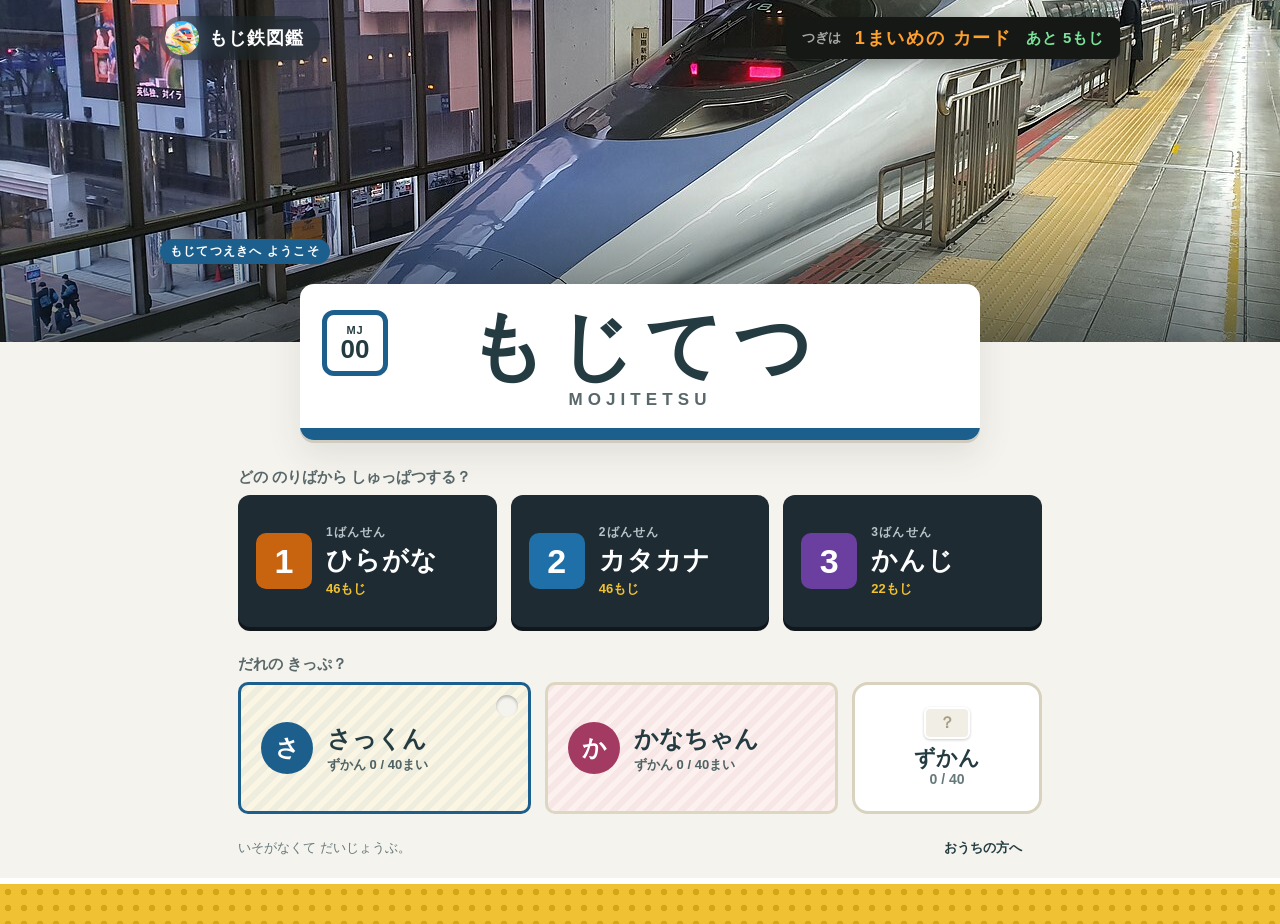
==== index.html @ 7fa692b6 "fix: 「そ」を原典の字形に戻し、なぞり判定の折り返しを緩和 - 字形の調整を取り消し、KanjiVG原典の「そ」に戻す - なぞり書きでは戻る方向の点を探さず、線が重なって折り返す所で先に進む側を" ====
<!doctype html><html lang="ja"><head><meta charset="utf-8"><meta name="viewport" content="width=device-width,initial-scale=1,viewport-fit=cover"><meta name="robots" content="noindex, nofollow, noarchive, noimageindex"><meta name="googlebot" content="noindex, nofollow, noarchive, noimageindex"><meta name="theme-color" content="#173f45"><meta name="apple-mobile-web-app-capable" content="yes"><meta name="apple-mobile-web-app-status-bar-style" content="default"><meta name="apple-mobile-web-app-title" content="もじ鉄図鑑"><meta name="app-version" content="20260926_2"><title>もじ鉄図鑑</title><link rel="manifest" href="app.webmanifest?v=20260926_2"><link rel="apple-touch-icon" href="assets/icon-180.png?v=20260926_2"><link rel="icon" href="assets/icon-192.png?v=20260926_2"><link rel="stylesheet" href="style.css?v=20260926_2"><script defer src="data/courses.js?v=20260926_2"></script><script defer src="data/characters/hiragana.js?v=20260926_2"></script><script defer src="data/characters/katakana.js?v=20260926_2"></script><script defer src="data/characters/kanji-grade1.js?v=20260926_2"></script><script defer src="data/cards.js?v=20260926_2"></script><script defer src="data/index.js?v=20260926_2"></script><script defer src="core.js?v=20260926_2"></script><script defer src="app.js?v=20260926_2"></script></head><body>
<header class="topbar"><a class="brand" href="#home"><img class="brand-icon" src="assets/icon-192.png" alt=""><span>もじ鉄図鑑<small>MOJITETSU COLLECTION</small></span></a><div class="topbar-actions"><span id="current-profile" class="profile-chip" aria-label="あそんでいるユーザー"></span><button id="back" hidden>もどる</button></div></header>
<div id="storage-warning" role="status" hidden></div>
<main id="home"><section class="hero-photo"><img id="hero-photo" src="assets/500.jpg" alt=""><div class="hero-scrim" aria-hidden="true"></div><div class="hero-top"><span class="hero-brand"><img src="assets/icon-192.png" alt="">もじ鉄図鑑</span><div id="departure" class="departure-board" role="status"><span class="departure-label">つぎは</span><span id="departure-dest" class="departure-dest"></span><span id="departure-left" class="departure-left">あと 5もじ</span></div></div><div class="hero-caption"><span id="hero-tag" class="hero-tag"></span><span id="hero-name" class="hero-name"></span></div></section><section class="station-sign" aria-label="もじてつ えき"><div class="station-number" aria-hidden="true"><small>MJ</small><b id="station-number">00</b></div><p class="station-name">もじてつ</p><p class="station-roman">MOJITETSU</p><div class="station-band"></div></section><div id="resume-area" class="resume-area" hidden><button id="play" class="primary resume-button"><span>▶ つづきから</span><small id="resume-detail"></small></button><button id="restart">はじめから</button></div><div id="lines-area"><p class="home-label">どの のりばから しゅっぱつする？</p><div id="lines" class="lines" role="group" aria-label="コース"></div></div><p class="home-label" id="profile-title">だれの きっぷ？</p><div class="tickets"><div class="profile-buttons" role="group" aria-labelledby="profile-title"><button type="button" class="ticket" data-profile="sakkun" aria-pressed="false"><span class="ticket-badge">さ</span><span class="ticket-text"><span class="ticket-name">さっくん</span><span class="ticket-owned" data-owned-for="sakkun"></span></span><span class="ticket-punch" aria-hidden="true"></span></button><button type="button" class="ticket" data-profile="kanachan" aria-pressed="false"><span class="ticket-badge">か</span><span class="ticket-text"><span class="ticket-name">かなちゃん</span><span class="ticket-owned" data-owned-for="kanachan"></span></span><span class="ticket-punch" aria-hidden="true"></span></button></div><button id="collection" class="collection-button"><span id="collection-thumbs" class="collection-thumbs" aria-hidden="true"></span><span class="collection-text">ずかん <span id="owned">0 / 40</span></span></button></div><div class="home-bottom"><span>いそがなくて だいじょうぶ。</span><button id="parents" class="text-button">おうちの方へ</button></div><div class="tactile-strip" aria-hidden="true"></div></main>
<main id="game" hidden><div class="play-top"><span id="game-profile" class="profile-chip"></span><span id="round-label">1 / 5</span><div id="stations"></div><button id="rest">おやすみ</button></div><div id="writing-modes" role="group" aria-label="かきかた" hidden><button id="mode-trace" aria-pressed="true">🚂 なぞり書き</button><button id="mode-recall" aria-pressed="false">🚩 おぼえて書く</button></div><section class="writing"><div class="writing-heading"><div class="char-title-group"><span id="char-label"></span><button type="button" id="speak" class="speak-btn" aria-label="おとをきく" hidden><span aria-hidden="true">🔊</span></button></div><span id="stroke-label"></span></div><svg id="board" viewBox="0 0 109 109" aria-label="文字を書くところ" role="img"><g id="recall-grid" hidden aria-hidden="true"><rect x="5" y="5" width="99" height="99" rx="1"/><path d="M54.5 5V104 M5 54.5H104"/></g><g id="written"></g><g id="strokes"></g><path id="trail" class="stroke ink"/><g id="hint-mark"></g><circle id="demo-dot" r="2.5" fill="#b47d22" hidden/></svg><span id="recall-countdown" aria-live="polite" hidden></span><div id="message" aria-live="polite">じぶんで かいてみよう</div></section><div class="play-tools"><button id="hint">ヒント</button><button id="demo">おてほん</button><button id="next" class="primary" hidden>つぎへ →</button></div></main>
<main id="reward" class="narrow" hidden><span class="eyebrow" id="reward-kicker">NEW TRAIN CARD</span><h1 id="reward-title">カードを ゲット！</h1><article id="reward-card" class="reward-card"><span id="reward-stars" class="shiny-stars" hidden>★2</span><div id="reward-photo-frame" class="reward-photo-frame"><img id="reward-photo" alt=""><span class="reward-photo-loading" role="status">しゃしんを よみこみ中…</span></div><div><small id="reward-category"></small><h2 id="reward-name"></h2><span id="reward-number"></span></div></article><p id="reward-text">5もじ、さいごまで できたね。</p><div class="button-row"><button id="reward-collection">ずかんへ</button><button id="again" class="primary">もういちど</button><button id="finish">おしまい</button></div></main>
<main id="album" hidden><div class="page-heading"><div><span class="eyebrow">MY RAILWAY COLLECTION</span><h1 id="album-title">じぶんの ずかん</h1></div><span id="album-count"></span></div><p id="shiny-count" class="shiny-progress"></p><div id="cards" class="card-grid"></div></main>
<main id="parent" hidden><span class="eyebrow">FOR PARENTS</span><h1><span id="parent-profile"></span>の書き順の記録</h1><p class="muted">案内なしの選択と、補助後の練習を分けて見られます。紙での定着を判定するものではありません。</p><p id="record-range"></p><div id="records"></div><details class="panel"><summary>出題・補助の設定</summary><p>選んだコースの中で、次の5問から反映されます。進行中の出題は変わりません。</p><h3>重点的に確かめる文字</h3><div id="focus-options" class="options grouped-options"></div><h3>出題する文字を指定（未選択ならおまかせ）</h3><div id="pool-options" class="options grouped-options"></div><label><input id="guide" type="checkbox"> 最初から始点を案内する</label><p id="settings-result" role="status"></p></details><details class="panel"><summary>アプリを最新に更新</summary><p>記録とカードを残したまま、最新のアプリを読み直します。通信できる場所で行ってください。</p><button id="update-app">🔄 アプリを最新に更新</button><p class="muted">現在のバージョン：<span id="app-version"></span></p><p id="offline-status" class="muted" role="status"></p><p id="update-status" role="status"></p></details><details class="panel"><summary>記録のバックアップと復元</summary><p><strong id="backup-profile"></strong>の記録だけが対象です。このブラウザ内に保存します。サイトデータを消すと失われます。端末変更や再追加の前にバックアップしてください。</p><h3>テキストでバックアップ</h3><div class="button-row backup-actions"><button id="copy-backup">バックアップ文字列をコピー</button></div><label class="backup-label" for="backup-text">コピーした文字列の表示・復元用の貼り付け欄</label><textarea id="backup-text" rows="7" spellcheck="false" autocapitalize="off" autocomplete="off" placeholder="ここにバックアップ文字列を貼り付けます"></textarea><div class="button-row backup-actions"><button id="restore-text">貼り付けた内容を確認して復元</button></div><p id="backup-status" role="status"></p><hr><h3>ファイルでバックアップ</h3><div class="button-row"><button id="export">JSONファイルを書き出す</button><label class="file-label">JSONファイルを読み込む<input id="import" type="file" accept="application/json,.json"></label></div><p id="import-status" role="status"></p></details><details class="panel"><summary>図鑑のリセット</summary><p>集めた電車カードとキラ状態だけを0枚に戻します。書き順の記録・重点文字・出題設定は残ります。</p><button id="reset-album" class="danger">図鑑のカードをリセット</button><p id="reset-status" role="status"></p></details><details class="panel"><summary>この試作について</summary><p>対応文字は、ひらがな全46字、カタカナ46字と漢字22字（一〜十・山・川・木・目・月・上・下・日・口・円・力・大）。カードは40種類。記録はユーザーごとに直近100回分です。中断は筆順間違いに数えません。操作の誤判定はあり得るため、記録を手がかりに実際の様子を確かめてください。</p><p><a href="sources.html" target="_blank" rel="noopener">写真・文字・豆知識の出典</a></p></details></main>
<dialog id="detail"><span id="detail-stars" class="shiny-stars" hidden>★2</span><button class="close" id="close-detail">とじる</button><img id="detail-photo" alt=""><small id="detail-category"></small><h2 id="detail-name"></h2><p id="detail-fact"></p><details><summary>写真と豆知識の出典</summary><div id="detail-credit"></div></details></dialog>
<dialog id="conflict"><h2>別の画面で記録が変わりました</h2><p>この画面は一時停止しました。最新の記録を開き直してください。</p><button id="reload" class="primary">最新の記録を開く</button></dialog>
<dialog id="restore"><h2>この記録を読み込みますか？</h2><p id="restore-summary"></p><p id="restore-target"></p><p>現在の選択中ユーザーの記録を置き換えます。必要なら先に書き出してください。</p><div class="button-row"><button id="cancel-restore">やめる</button><button id="confirm-restore" class="primary">読み込む</button></div></dialog>
<dialog id="reset-album-dialog"><h2>図鑑のカードをリセットしますか？</h2><p id="reset-album-summary"></p><p>書き順の記録・重点文字・出題設定は消えません。</p><div class="button-row"><button id="cancel-reset-album">やめる</button><button id="confirm-reset-album" class="danger">カードだけリセット</button></div></dialog>
<noscript>このゲームにはJavaScriptが必要です。</noscript></body></html>
---- style.css ----
:root{--paper:#f5f3ed;--ink:#243c41;--muted:#65787a;--green:#215951;--gold:#b78736;--line:#dce1dc}*{box-sizing:border-box}html{overscroll-behavior-y:none}body{margin:0;background:var(--paper);color:var(--ink);font-family:-apple-system,BlinkMacSystemFont,'Hiragino Sans',sans-serif}body.child-screen{touch-action:pan-y;overscroll-behavior:none;user-select:none;-webkit-user-select:none;-webkit-touch-callout:none}body.child-screen img{pointer-events:none;user-select:none;-webkit-user-select:none;-webkit-user-drag:none;-webkit-touch-callout:none}button,input{font:inherit}button,.file-label{cursor:pointer;touch-action:manipulation;border:1px solid var(--line);background:#fffdf8;color:var(--ink);border-radius:14px;padding:12px 20px;min-height:48px;font-weight:700}button.primary{background:var(--green);color:white;border-color:var(--green)}button:disabled{opacity:.45;cursor:default}button:focus-visible,a:focus-visible{outline:3px solid var(--gold);outline-offset:3px}[hidden]{display:none!important}a{color:var(--green)}.topbar{max-width:1080px;margin:auto;padding:22px 28px;display:flex;justify-content:space-between;align-items:center}.brand{display:flex;align-items:center;gap:12px;font-weight:800;color:var(--ink);text-decoration:none}.brand small{display:block;font-size:9px;letter-spacing:.15em;color:var(--muted);margin-top:5px}.brand-icon{display:grid;place-items:center;width:42px;height:42px;background:var(--green);color:white;border-radius:50%;font-size:23px}.topbar button{padding:10px 16px}main{max-width:1080px;margin:auto;padding:0 28px 36px}.eyebrow{font-size:12px;letter-spacing:.14em;font-weight:700}.home-bottom{display:flex;justify-content:space-between;align-items:center;gap:12px;margin-top:16px;font-size:13px;color:var(--muted)}.text-button{background:none;border:none;font-size:13px}.button-row{display:flex;flex-wrap:wrap;justify-content:center;gap:10px}.narrow{max-width:760px;text-align:center}.narrow h1{font-size:32px}.reward-card{text-align:left;background:white;border-radius:22px;overflow:hidden;border:1px solid var(--line);box-shadow:0 14px 45px #173f4512}.reward-card img{width:100%;max-height:42vh;object-fit:contain;display:block;background:#e7eeeb}.reward-card>div{padding:22px}.reward-card h2{margin:8px 0 12px}.reward-card small{color:var(--muted)}.page-heading{display:flex;align-items:center;justify-content:space-between}.page-heading h1{margin-top:10px}.card-grid{display:grid;grid-template-columns:repeat(3,minmax(0,1fr));gap:20px}.train-card{padding:0;overflow:hidden;text-align:left;border-radius:18px;min-height:200px}.train-card img{width:100%;height:165px;object-fit:cover;display:block}.train-card>div{padding:17px}.train-card small{display:block;color:var(--muted);font-weight:400;margin-bottom:7px}.empty-card{border:1px dashed #c4ccc6;border-radius:18px;min-height:235px;display:grid;place-content:center;text-align:center;color:#6d817d}.empty-card b{font-size:26px;opacity:.55}.empty-card span{font-size:12px;margin-top:12px}.panel,.record{border:1px solid var(--line);background:#fffdf9;border-radius:16px;padding:20px;margin:14px 0;line-height:1.8}summary{cursor:pointer;font-weight:700}.muted{color:var(--muted);line-height:1.8}.record summary{display:flex;align-items:center;gap:20px}.record .letter{font-size:32px;min-width:44px}.record .count{font-size:13px;color:var(--muted);font-weight:400}.record ul{padding-left:20px}.record li{margin:12px 0}.options{display:flex;flex-wrap:wrap;gap:10px;margin-bottom:20px}.options label{padding:10px;background:var(--paper);border-radius:10px;font-size:20px}input[type=checkbox]{width:19px;height:19px;vertical-align:middle;accent-color:var(--green)}.file-label{font-size:14px;display:inline-flex;align-items:center}.file-label input{max-width:180px;margin-left:10px;font-size:12px}dialog{border:1px solid var(--line);border-radius:22px;max-width:720px;width:calc(100% - 32px);padding:24px;max-height:90dvh;overflow:auto;overscroll-behavior:contain}dialog::backdrop{background:#132e3bb0}dialog img{width:100%;max-height:45vh;object-fit:contain;display:block;margin:18px 0;background:#edf0e9}dialog p{line-height:1.85}dialog .close{display:block;margin-left:auto}#detail-credit{font-size:13px;line-height:1.8}#storage-warning{padding:12px 24px;background:#fff1c9;color:#6b4916;font-size:14px}#storage-warning button{margin:6px}
/* Writing mode owns the viewport. Only the drawing region disables touch gestures. */
html.playing,body.playing{height:100%;overflow:hidden;overscroll-behavior:none}body.playing{position:fixed;inset:0;width:100%;height:100dvh;display:flex;flex-direction:column;padding-top:env(safe-area-inset-top);padding-bottom:env(safe-area-inset-bottom)}body.playing .topbar{display:none}#game{width:100%;max-width:880px;padding:12px 20px;flex:1;min-height:0;display:flex;flex-direction:column;gap:8px;overflow:hidden;overscroll-behavior:none}.play-top{display:flex;align-items:center;justify-content:space-between;gap:20px;flex:none}#round-label{font-weight:800;font-size:20px}#stations{display:flex;gap:10px}#stations span{width:23px;height:7px;border-radius:8px;background:#d4dcd5}#stations .done{background:var(--green)}#stations .current{background:var(--gold)}.writing{flex:1;min-height:0;display:flex;flex-direction:column;align-items:center;border:1px solid var(--line);border-radius:24px;background:#fffefa;overflow:hidden}.writing-heading{width:100%;padding:10px 20px;display:flex;justify-content:space-between;align-items:center;font-size:14px;color:var(--muted);flex:none}.char-title-group{display:flex;align-items:center;gap:10px;min-width:0}#char-label{font-size:22px;color:var(--ink);font-weight:700}.speak-btn{display:grid;place-items:center;flex:none;width:48px;height:48px;min-height:48px;padding:0;border-radius:50%;background:#fff8e7;border-color:#d9bd83;font-size:22px;line-height:1;transition:transform .15s ease,background-color .15s ease,box-shadow .15s ease}.speak-btn:active{transform:scale(.94)}.speak-btn.speaking{background:#f6e3b7;border-color:var(--gold);box-shadow:0 0 0 5px #f0d89c66;transform:scale(1.04)}#board{display:block;flex:1;min-height:0;width:100%;touch-action:none;user-select:none;-webkit-user-select:none;-webkit-touch-callout:none;overscroll-behavior:none}.stroke{fill:none;stroke-linejoin:round;stroke-linecap:round;stroke-width:3.7}.ghost{stroke:#d4ddd6}.finished{stroke:#243c41}.ink{stroke:#26766a}#message{min-height:46px;padding:8px 12px;flex:none;text-align:center;font-weight:700;font-size:17px}.play-tools{display:flex;gap:10px;justify-content:center;flex:none}.play-tools button{min-width:105px}#next{margin-left:auto}.photo-error{display:block;padding:10px;color:var(--muted);font-size:13px}
@media(max-width:700px){.topbar{padding:16px}.brand{font-size:14px}.brand small{font-size:8px}main{padding:0 16px 28px}.card-grid{grid-template-columns:repeat(2,minmax(0,1fr));gap:12px}.train-card img{height:135px}.train-card>div{padding:12px;font-size:14px}.empty-card{min-height:205px}#game{padding:8px 12px}.writing-heading{padding:8px 14px}.play-tools button{min-width:0;padding:11px 17px}.panel,.record{padding:15px}.home-bottom{font-size:12px}.home-bottom .text-button{padding:10px}.file-label{flex-direction:column;gap:8px}.record summary{gap:12px}#message{font-size:15px}.narrow h1{font-size:27px}}
@media(max-height:550px){#game{gap:4px;padding:6px 12px}.play-top button,.play-tools button{min-height:40px;padding:8px 14px}.writing-heading{padding:4px 14px}#message{min-height:32px;font-size:14px;padding:4px}.play-top{max-height:40px}}
@media(prefers-reduced-motion:reduce){*{animation:none!important;transition:none!important}}
.brand-icon{display:block;width:42px;height:42px;object-fit:cover;border-radius:12px;background:none;color:inherit;font-size:0}
button.danger{background:#fff7f5;color:#a6382e;border-color:#dca9a3}
textarea{font:inherit}.panel hr{border:0;border-top:1px solid var(--line);margin:24px 0}.panel h3{margin-bottom:10px}.backup-label{display:block;font-size:13px;color:var(--muted);margin:14px 0 6px}.backup-actions{justify-content:flex-start}#backup-text{display:block;width:100%;min-height:150px;resize:vertical;border:1px solid var(--line);border-radius:12px;padding:12px;background:white;color:var(--ink);font-family:ui-monospace,SFMono-Regular,Menlo,monospace;font-size:12px;line-height:1.5}#backup-text:focus-visible{outline:3px solid var(--gold);outline-offset:3px}
#confirm-reset-album{background:#a6382e;color:white;border-color:#a6382e}
.grouped-options{display:grid;grid-template-columns:1fr 2fr;align-items:start}.option-group{display:flex;flex-wrap:wrap;gap:8px}.option-group strong{flex-basis:100%;font-size:13px;color:var(--muted)}.record-group{font-size:20px}.record-course-meta{margin-left:14px;font-size:13px;color:var(--muted);font-weight:400}.record-course[open]>summary{margin-bottom:6px}.record-course .record{margin:10px 0}
@media(max-width:700px){.grouped-options{grid-template-columns:1fr}.option-group+ .option-group{margin-top:8px}}
.char-reading{margin-left:12px;font-size:17px;color:var(--gold);font-weight:800}
.topbar-actions{display:flex;align-items:center;gap:10px}.profile-chip{display:inline-flex;align-items:center;white-space:nowrap;border-radius:999px;padding:8px 12px;font-weight:800;font-size:14px;background:#e6f3ff;color:#185887;border:2px solid #9dc9ed}body[data-profile="kanachan"] .profile-chip{background:#fff0f6;color:#9a3662;border-color:#f2acc9}
@media(max-width:700px){.profile-chip{font-size:12px;padding:7px 9px}}
/* Shiny cards are a second collection tier; the original photos stay intact. */
.shiny-progress{margin:-8px 0 20px;color:#755013;font-weight:800}
.train-card.shiny,.reward-card.shiny,#detail.shiny{position:relative;isolation:isolate;border:3px solid #d4a52c;box-shadow:0 0 0 2px #fff3bb inset,0 8px 28px #b7873670}
.train-card.shiny::after,.reward-card.shiny::after,#detail.shiny::after{content:"";position:absolute;inset:0;pointer-events:none;z-index:1;background:linear-gradient(110deg,transparent 25%,#fff9c980 43%,#fff 50%,#ffe2a080 57%,transparent 75%);background-size:250% 100%;animation:shiny-sweep 4.5s ease-in-out infinite}
.shiny-stars{position:absolute;top:10px;right:10px;z-index:2;border:1px solid #fff4c8;border-radius:999px;padding:5px 12px;background:linear-gradient(135deg,#704612,#d6a72e,#fff1ab,#aa6916);color:#fff;font-size:15px;font-weight:900;text-shadow:0 1px 2px #5b350c;box-shadow:0 3px 10px #4d300d80}
#detail.shiny .shiny-stars{top:24px;right:94px}
@keyframes shiny-sweep{0%,25%{background-position:130% 0}60%,100%{background-position:-130% 0}}
@media(prefers-reduced-motion:reduce){.train-card.shiny::after,.reward-card.shiny::after,#detail.shiny::after{animation:none;background:none}}
/* Keep the reward photo area stable while Safari fetches the image. */
.reward-card>.reward-photo-frame{position:relative;height:min(42vh,420px);padding:0;background:#e7eeeb}
.reward-photo-frame img{display:block;width:100%;height:100%;max-height:none;object-fit:contain}
.reward-photo-frame.loading img{opacity:0}
.reward-photo-loading{position:absolute;inset:0;display:grid;place-content:center;color:#526c69;font-weight:700;font-size:15px}
.reward-photo-frame:not(.loading) .reward-photo-loading{display:none}
.reward-photo-frame .photo-error{position:absolute;inset:0;display:grid;place-content:center;text-align:center;background:#e7eeeb}

/* Recall keeps the learner's own ink visible; answers appear only at review. */
#writing-modes{display:flex;justify-content:center;gap:8px;flex:none}
#writing-modes button{font-size:15px;padding:9px 14px}
#writing-modes [aria-pressed="true"]{background:var(--green);color:white;border-color:var(--green)}
.writing{position:relative}
#recall-grid{fill:none;stroke:#c6d0cc;stroke-width:.5;stroke-dasharray:1.5 2}
#recall-countdown{position:absolute;top:70px;right:22px;font-size:32px;font-weight:800;color:var(--gold);pointer-events:none}
#game[data-recall] #strokes{transition:opacity .3s ease;opacity:0;pointer-events:none}
#game[data-recall="preview"] #strokes{opacity:1}
#game[data-recall="hint"] #strokes{opacity:.45}
#game[data-recall="complete"] #strokes{opacity:.65}
#game[data-recall] #strokes .stroke{stroke:#b78736;stroke-width:2.5}
#game[data-recall="complete"] .writing{box-shadow:inset 0 0 0 3px #d4a52c;animation:recall-open .6s ease}
#written .stroke{stroke:#26766a;stroke-width:2.8}
@keyframes recall-open{from{background:#fff0be}to{background:#fffefa}}
@media(max-width:450px){#writing-modes button{font-size:14px;padding:8px 12px}.play-top{gap:8px}#stations{gap:5px}#stations span{width:18px}}

/* Home: station platform. Profile colours follow the existing profile chips. */
body{--accent:#1d5f8c}
body[data-profile="kanachan"]{--accent:#a23a62}
#home{max-width:860px;display:flex;flex-direction:column;min-height:100dvh;padding-bottom:0}
body.home-screen .topbar{display:none}
.hero-photo{position:relative;flex:none;height:clamp(220px,min(38vh,62vw),420px);margin:0 calc(50% - 50vw);overflow:hidden;background:#1f3336}
#hero-photo{position:absolute;inset:0;width:100%;height:100%;object-fit:cover;object-position:center 60%;animation:hero-pan 18s ease-in-out infinite alternate}
@keyframes hero-pan{from{transform:scale(1.08) translateX(2%)}to{transform:scale(1.08) translateX(-2%)}}
.hero-scrim{position:absolute;inset:0;background:linear-gradient(#0a161a00 55%,#0a161a99)}
.hero-top{position:absolute;left:0;right:0;top:0;display:flex;justify-content:space-between;align-items:center;gap:16px;padding:calc(env(safe-area-inset-top) + 16px) max(28px,calc(50vw - 480px)) 0}
.hero-brand{display:flex;align-items:center;gap:10px;padding:5px 16px 5px 5px;border-radius:999px;background:#10202473;-webkit-backdrop-filter:blur(10px);backdrop-filter:blur(10px);color:#fff;font-size:18px;font-weight:800;letter-spacing:.06em;box-shadow:0 4px 14px #0000002e}
.hero-brand img{width:34px;height:34px;border-radius:50%}
.hero-caption{position:absolute;left:max(28px,calc(50vw - 480px));bottom:78px;display:flex;flex-direction:column;align-items:flex-start;gap:4px;color:#fff}
.hero-tag{padding:4px 10px;border-radius:999px;background:var(--accent);font-size:12px;font-weight:800;letter-spacing:.1em}
.hero-name{font-size:26px;font-weight:800;text-shadow:0 2px 8px #00000080}
.departure-board{display:flex;align-items:center;gap:14px;padding:9px 16px;border-radius:8px;background:#161816;font-weight:800;box-shadow:0 6px 18px #00000059}
.departure-label{font-size:13px;color:#a3a8a3}
.departure-left{animation:departure-blink 1.6s steps(1) infinite}
@keyframes departure-blink{0%,60%{opacity:1}61%,100%{opacity:.35}}
.departure-dest{font-size:18px;letter-spacing:.1em;color:#ff9f2e}
.departure-left{font-size:15px;letter-spacing:.06em;color:#7be39a}
.station-sign{position:relative;width:min(680px,100%);margin:-58px auto 0;overflow:hidden;border-radius:14px;background:#fff;text-align:center;box-shadow:0 3px 0 #cfcbbf,0 14px 34px #1f33361a}
.station-name{margin:0;padding:18px 0 0 .14em;font-size:60px;font-weight:900;letter-spacing:.14em;line-height:1}
.station-roman{margin:6px 0 0;padding-bottom:12px;font-size:14px;font-weight:700;letter-spacing:.3em;color:#58686a}
.station-band{height:12px;background:var(--accent)}
.station-number{position:absolute;left:22px;top:20px;box-sizing:border-box;display:flex;flex-direction:column;align-items:center;justify-content:center;width:56px;height:56px;border:5px solid var(--accent);border-radius:12px;line-height:1}
.station-number small{font-size:11px;font-weight:900;letter-spacing:.08em}
.station-number b{font-size:22px;font-weight:900}
.home-label{margin:18px 0 8px;font-size:15px;font-weight:800;color:#58686a}
.lines{display:grid;grid-auto-flow:column;grid-auto-columns:minmax(0,1fr);gap:14px}
.line-button{display:flex;align-items:center;gap:14px;min-height:92px;padding:0 18px;border:none;border-radius:12px;background:#1e2b33;color:#fff;text-align:left;box-shadow:0 4px 0 #0f171c}
.line-button:active{transform:translateY(3px);box-shadow:0 1px 0 #0f171c}
.line-number{flex:none;display:grid;place-items:center;width:56px;height:56px;border-radius:10px;background:var(--line-color);font-size:34px;font-weight:900}
.line-text{display:flex;flex-direction:column;gap:2px;min-width:0}
.line-text small{font-size:12px;letter-spacing:.1em;color:#b9c4c8}
.line-text b{font-size:26px;letter-spacing:.04em}
.line-text .line-sub{font-size:13px;letter-spacing:0;color:#f0c132}
.resume-area{display:grid;grid-template-columns:1.6fr 1fr;gap:14px;margin-top:22px}
.resume-button.primary{display:flex;flex-direction:column;align-items:flex-start;justify-content:center;gap:4px;min-height:92px;padding:0 26px;font-size:28px;background:var(--accent);border-color:var(--accent)}
.resume-button small{font-size:15px;opacity:.9}
.resume-area #restart{font-size:20px}
.tickets{display:grid;grid-template-columns:1fr 190px;gap:14px}
.profile-buttons{display:grid;grid-template-columns:1fr 1fr;gap:14px}
.ticket{position:relative;display:flex;align-items:center;gap:14px;min-height:92px;padding:0 20px;border:3px solid #ddd6c2;border-radius:10px;text-align:left;background-color:#fbf6e4;background-image:repeating-linear-gradient(135deg,#1d5f8c0f 0 6px,transparent 6px 12px)}
.ticket[data-profile="kanachan"]{background-color:#fcf1ee;background-image:repeating-linear-gradient(135deg,#a23a620f 0 6px,transparent 6px 12px)}
.ticket[data-profile="sakkun"].selected{border-color:#1d5f8c}
.ticket[data-profile="kanachan"].selected{border-color:#a23a62}
.ticket-badge{flex:none;display:grid;place-items:center;width:52px;height:52px;border-radius:50%;background:#1d5f8c;color:#fff;font-size:24px;font-weight:900}
.ticket[data-profile="kanachan"] .ticket-badge{background:#a23a62}
.ticket-text{display:flex;flex-direction:column;gap:1px;min-width:0}
.ticket-name{font-size:24px;font-weight:900;white-space:nowrap}
.ticket-owned{font-size:13px;color:#4f6264}
.ticket-punch{display:none;position:absolute;right:10px;top:10px;width:22px;height:22px;border-radius:50%;background:var(--paper);box-shadow:inset 0 2px 3px #00000040}
.ticket.selected .ticket-punch{display:block}
.collection-button{display:flex;flex-direction:column;align-items:center;justify-content:center;gap:6px;min-height:92px;border:3px solid #d8d2bf;border-radius:16px;background:#fff;font-size:21px}
.collection-text{display:flex;flex-direction:column;align-items:center;line-height:1.25}
.collection-text #owned{font-size:14px;color:var(--muted)}
.collection-thumbs{display:flex}
.collection-thumbs img,.thumb-empty{box-sizing:border-box;width:46px;height:32px;object-fit:cover;border:2px solid #fff;border-radius:6px;box-shadow:0 1px 3px #0003}
.collection-thumbs>*+*{margin-left:-14px}
.collection-thumbs>:first-child:not(:only-child){transform:rotate(-8deg)}
.collection-thumbs>:last-child:not(:only-child){transform:rotate(8deg)}
.thumb-empty{display:grid;place-items:center;background:#f1eee5;color:#a89f86;font-size:16px;font-weight:900}
#home .home-bottom{margin-top:auto;padding:10px 0 6px}
.tactile-strip{flex:none;height:46px;margin:0 calc(50% - 50vw);border-top:6px solid #fff;background-color:#f0c132;background-image:radial-gradient(circle,#d6a516 3px,transparent 3.6px);background-size:16px 16px}
@media(max-width:700px){.hero-top{padding-left:16px;padding-right:16px}
.hero-brand{font-size:0;gap:0;padding:4px}
.hero-caption{left:16px;bottom:62px}
.hero-name{font-size:19px}
.departure-board{gap:8px;padding:8px 12px}
.departure-dest{font-size:15px;letter-spacing:.04em}
.departure-left{font-size:13px}
.station-sign{margin-top:-44px}
.station-name{padding-top:14px;font-size:44px}
.station-roman{font-size:13px;padding-bottom:14px}
.station-number{left:12px;top:12px;width:46px;height:46px;border-width:4px}
.station-number small{font-size:9px}
.station-number b{font-size:17px}
.lines{grid-auto-flow:row}
.line-button{min-height:84px}
.resume-area,.tickets{grid-template-columns:1fr}
.ticket{min-height:88px;padding:0 12px;gap:10px}
.ticket-badge{width:40px;height:40px;font-size:19px}
.ticket-name{font-size:19px}
.ticket-owned{font-size:11px}
.ticket-punch{right:7px;top:7px;width:16px;height:16px}
.collection-button{flex-direction:row;min-height:72px}
}
@media(min-width:701px) and (min-height:900px){.station-name{padding-top:24px;font-size:76px}
.station-roman{padding-bottom:18px;font-size:17px}
.station-number{top:26px;width:66px;height:66px}
.station-number b{font-size:26px}
.home-label{margin-top:28px}
.line-button,.resume-button.primary,.ticket,.collection-button{min-height:132px}
}
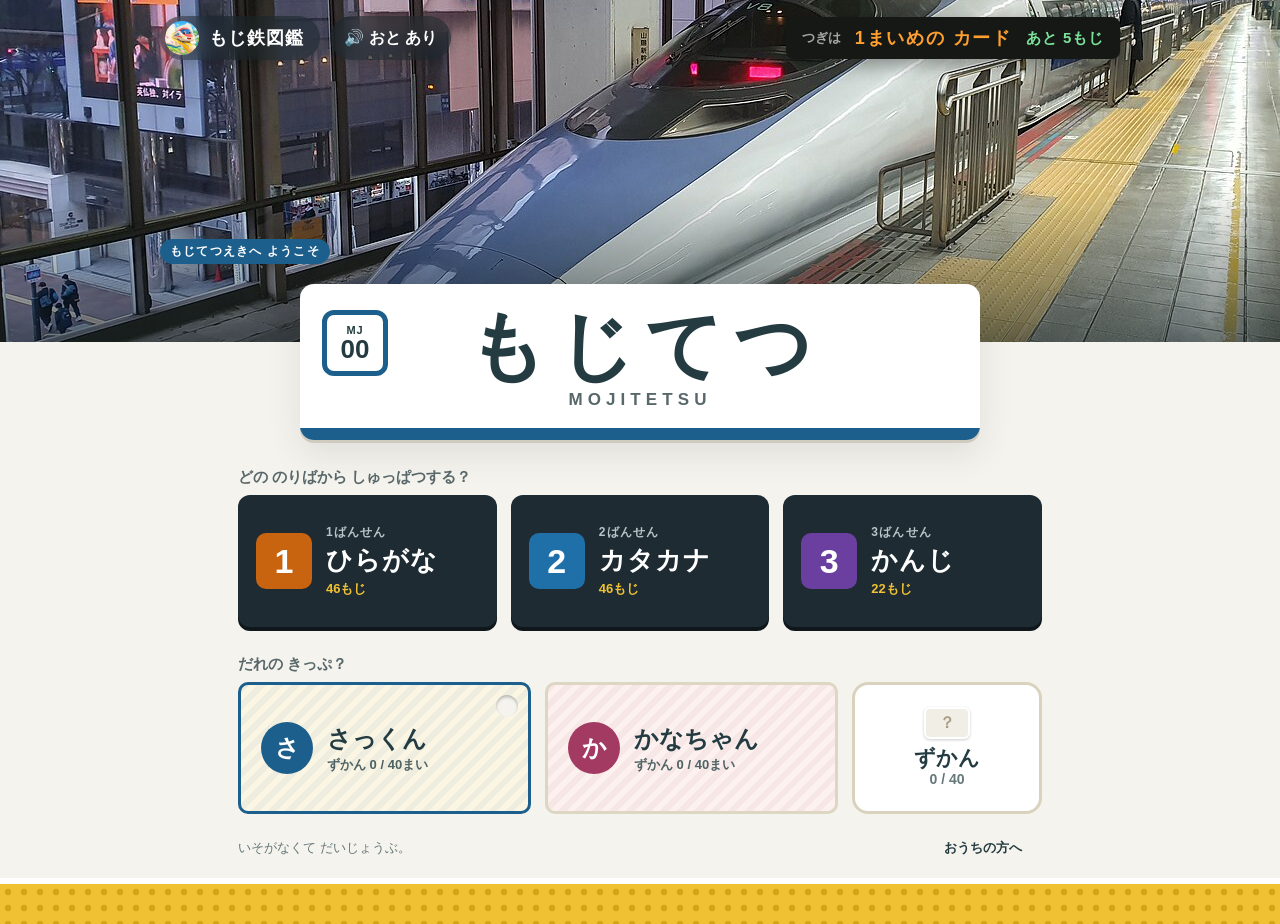
==== commit cf6c6b96: "feat: 効果音を追加（1文字できた音、カード獲得のキラーン→ジャジャーン、おと あり／なし） - 1文字書けたとき（なぞり・おぼえて書く）に正解の音、カード獲得画面でキラーンのあとジャジャーン -" ====
--- a/index.html
+++ b/index.html
@@ -1,8 +1,8 @@
-<!doctype html><html lang="ja"><head><meta charset="utf-8"><meta name="viewport" content="width=device-width,initial-scale=1,viewport-fit=cover"><meta name="robots" content="noindex, nofollow, noarchive, noimageindex"><meta name="googlebot" content="noindex, nofollow, noarchive, noimageindex"><meta name="theme-color" content="#173f45"><meta name="apple-mobile-web-app-capable" content="yes"><meta name="apple-mobile-web-app-status-bar-style" content="default"><meta name="apple-mobile-web-app-title" content="もじ鉄図鑑"><meta name="app-version" content="20260926_2"><title>もじ鉄図鑑</title><link rel="manifest" href="app.webmanifest?v=20260926_2"><link rel="apple-touch-icon" href="assets/icon-180.png?v=20260926_2"><link rel="icon" href="assets/icon-192.png?v=20260926_2"><link rel="stylesheet" href="style.css?v=20260926_2"><script defer src="data/courses.js?v=20260926_2"></script><script defer src="data/characters/hiragana.js?v=20260926_2"></script><script defer src="data/characters/katakana.js?v=20260926_2"></script><script defer src="data/characters/kanji-grade1.js?v=20260926_2"></script><script defer src="data/cards.js?v=20260926_2"></script><script defer src="data/index.js?v=20260926_2"></script><script defer src="core.js?v=20260926_2"></script><script defer src="app.js?v=20260926_2"></script></head><body>
+<!doctype html><html lang="ja"><head><meta charset="utf-8"><meta name="viewport" content="width=device-width,initial-scale=1,viewport-fit=cover"><meta name="robots" content="noindex, nofollow, noarchive, noimageindex"><meta name="googlebot" content="noindex, nofollow, noarchive, noimageindex"><meta name="theme-color" content="#173f45"><meta name="apple-mobile-web-app-capable" content="yes"><meta name="apple-mobile-web-app-status-bar-style" content="default"><meta name="apple-mobile-web-app-title" content="もじ鉄図鑑"><meta name="app-version" content="20260927_1"><title>もじ鉄図鑑</title><link rel="manifest" href="app.webmanifest?v=20260927_1"><link rel="apple-touch-icon" href="assets/icon-180.png?v=20260927_1"><link rel="icon" href="assets/icon-192.png?v=20260927_1"><link rel="stylesheet" href="style.css?v=20260927_1"><script defer src="data/courses.js?v=20260927_1"></script><script defer src="data/characters/hiragana.js?v=20260927_1"></script><script defer src="data/characters/katakana.js?v=20260927_1"></script><script defer src="data/characters/kanji-grade1.js?v=20260927_1"></script><script defer src="data/cards.js?v=20260927_1"></script><script defer src="data/index.js?v=20260927_1"></script><script defer src="core.js?v=20260927_1"></script><script defer src="sound.js?v=20260927_1"></script><script defer src="app.js?v=20260927_1"></script></head><body>
 <header class="topbar"><a class="brand" href="#home"><img class="brand-icon" src="assets/icon-192.png" alt=""><span>もじ鉄図鑑<small>MOJITETSU COLLECTION</small></span></a><div class="topbar-actions"><span id="current-profile" class="profile-chip" aria-label="あそんでいるユーザー"></span><button id="back" hidden>もどる</button></div></header>
 <div id="storage-warning" role="status" hidden></div>
-<main id="home"><section class="hero-photo"><img id="hero-photo" src="assets/500.jpg" alt=""><div class="hero-scrim" aria-hidden="true"></div><div class="hero-top"><span class="hero-brand"><img src="assets/icon-192.png" alt="">もじ鉄図鑑</span><div id="departure" class="departure-board" role="status"><span class="departure-label">つぎは</span><span id="departure-dest" class="departure-dest"></span><span id="departure-left" class="departure-left">あと 5もじ</span></div></div><div class="hero-caption"><span id="hero-tag" class="hero-tag"></span><span id="hero-name" class="hero-name"></span></div></section><section class="station-sign" aria-label="もじてつ えき"><div class="station-number" aria-hidden="true"><small>MJ</small><b id="station-number">00</b></div><p class="station-name">もじてつ</p><p class="station-roman">MOJITETSU</p><div class="station-band"></div></section><div id="resume-area" class="resume-area" hidden><button id="play" class="primary resume-button"><span>▶ つづきから</span><small id="resume-detail"></small></button><button id="restart">はじめから</button></div><div id="lines-area"><p class="home-label">どの のりばから しゅっぱつする？</p><div id="lines" class="lines" role="group" aria-label="コース"></div></div><p class="home-label" id="profile-title">だれの きっぷ？</p><div class="tickets"><div class="profile-buttons" role="group" aria-labelledby="profile-title"><button type="button" class="ticket" data-profile="sakkun" aria-pressed="false"><span class="ticket-badge">さ</span><span class="ticket-text"><span class="ticket-name">さっくん</span><span class="ticket-owned" data-owned-for="sakkun"></span></span><span class="ticket-punch" aria-hidden="true"></span></button><button type="button" class="ticket" data-profile="kanachan" aria-pressed="false"><span class="ticket-badge">か</span><span class="ticket-text"><span class="ticket-name">かなちゃん</span><span class="ticket-owned" data-owned-for="kanachan"></span></span><span class="ticket-punch" aria-hidden="true"></span></button></div><button id="collection" class="collection-button"><span id="collection-thumbs" class="collection-thumbs" aria-hidden="true"></span><span class="collection-text">ずかん <span id="owned">0 / 40</span></span></button></div><div class="home-bottom"><span>いそがなくて だいじょうぶ。</span><button id="parents" class="text-button">おうちの方へ</button></div><div class="tactile-strip" aria-hidden="true"></div></main>
-<main id="game" hidden><div class="play-top"><span id="game-profile" class="profile-chip"></span><span id="round-label">1 / 5</span><div id="stations"></div><button id="rest">おやすみ</button></div><div id="writing-modes" role="group" aria-label="かきかた" hidden><button id="mode-trace" aria-pressed="true">🚂 なぞり書き</button><button id="mode-recall" aria-pressed="false">🚩 おぼえて書く</button></div><section class="writing"><div class="writing-heading"><div class="char-title-group"><span id="char-label"></span><button type="button" id="speak" class="speak-btn" aria-label="おとをきく" hidden><span aria-hidden="true">🔊</span></button></div><span id="stroke-label"></span></div><svg id="board" viewBox="0 0 109 109" aria-label="文字を書くところ" role="img"><g id="recall-grid" hidden aria-hidden="true"><rect x="5" y="5" width="99" height="99" rx="1"/><path d="M54.5 5V104 M5 54.5H104"/></g><g id="written"></g><g id="strokes"></g><path id="trail" class="stroke ink"/><g id="hint-mark"></g><circle id="demo-dot" r="2.5" fill="#b47d22" hidden/></svg><span id="recall-countdown" aria-live="polite" hidden></span><div id="message" aria-live="polite">じぶんで かいてみよう</div></section><div class="play-tools"><button id="hint">ヒント</button><button id="demo">おてほん</button><button id="next" class="primary" hidden>つぎへ →</button></div></main>
+<main id="home"><section class="hero-photo"><img id="hero-photo" src="assets/500.jpg" alt=""><div class="hero-scrim" aria-hidden="true"></div><div class="hero-top"><div class="hero-left"><span class="hero-brand"><img src="assets/icon-192.png" alt="">もじ鉄図鑑</span><button type="button" id="sound-home" class="sound-toggle hero-sound" data-sound-toggle aria-pressed="true">🔊</button></div><div id="departure" class="departure-board" role="status"><span class="departure-label">つぎは</span><span id="departure-dest" class="departure-dest"></span><span id="departure-left" class="departure-left">あと 5もじ</span></div></div><div class="hero-caption"><span id="hero-tag" class="hero-tag"></span><span id="hero-name" class="hero-name"></span></div></section><section class="station-sign" aria-label="もじてつ えき"><div class="station-number" aria-hidden="true"><small>MJ</small><b id="station-number">00</b></div><p class="station-name">もじてつ</p><p class="station-roman">MOJITETSU</p><div class="station-band"></div></section><div id="resume-area" class="resume-area" hidden><button id="play" class="primary resume-button"><span>▶ つづきから</span><small id="resume-detail"></small></button><button id="restart">はじめから</button></div><div id="lines-area"><p class="home-label">どの のりばから しゅっぱつする？</p><div id="lines" class="lines" role="group" aria-label="コース"></div></div><p class="home-label" id="profile-title">だれの きっぷ？</p><div class="tickets"><div class="profile-buttons" role="group" aria-labelledby="profile-title"><button type="button" class="ticket" data-profile="sakkun" aria-pressed="false"><span class="ticket-badge">さ</span><span class="ticket-text"><span class="ticket-name">さっくん</span><span class="ticket-owned" data-owned-for="sakkun"></span></span><span class="ticket-punch" aria-hidden="true"></span></button><button type="button" class="ticket" data-profile="kanachan" aria-pressed="false"><span class="ticket-badge">か</span><span class="ticket-text"><span class="ticket-name">かなちゃん</span><span class="ticket-owned" data-owned-for="kanachan"></span></span><span class="ticket-punch" aria-hidden="true"></span></button></div><button id="collection" class="collection-button"><span id="collection-thumbs" class="collection-thumbs" aria-hidden="true"></span><span class="collection-text">ずかん <span id="owned">0 / 40</span></span></button></div><div class="home-bottom"><span>いそがなくて だいじょうぶ。</span><button id="parents" class="text-button">おうちの方へ</button></div><div class="tactile-strip" aria-hidden="true"></div></main>
+<main id="game" hidden><div class="play-top"><span id="game-profile" class="profile-chip"></span><span id="round-label">1 / 5</span><div id="stations"></div><button type="button" id="sound-game" class="sound-toggle" data-sound-toggle aria-pressed="true">🔊</button><button id="rest">おやすみ</button></div><div id="writing-modes" role="group" aria-label="かきかた" hidden><button id="mode-trace" aria-pressed="true">🚂 なぞり書き</button><button id="mode-recall" aria-pressed="false">🚩 おぼえて書く</button></div><section class="writing"><div class="writing-heading"><div class="char-title-group"><span id="char-label"></span><button type="button" id="speak" class="speak-btn" aria-label="おとをきく" hidden><span aria-hidden="true">🔊</span></button></div><span id="stroke-label"></span></div><svg id="board" viewBox="0 0 109 109" aria-label="文字を書くところ" role="img"><g id="recall-grid" hidden aria-hidden="true"><rect x="5" y="5" width="99" height="99" rx="1"/><path d="M54.5 5V104 M5 54.5H104"/></g><g id="written"></g><g id="strokes"></g><path id="trail" class="stroke ink"/><g id="hint-mark"></g><circle id="demo-dot" r="2.5" fill="#b47d22" hidden/></svg><span id="recall-countdown" aria-live="polite" hidden></span><div id="message" aria-live="polite">じぶんで かいてみよう</div></section><div class="play-tools"><button id="hint">ヒント</button><button id="demo">おてほん</button><button id="next" class="primary" hidden>つぎへ →</button></div></main>
 <main id="reward" class="narrow" hidden><span class="eyebrow" id="reward-kicker">NEW TRAIN CARD</span><h1 id="reward-title">カードを ゲット！</h1><article id="reward-card" class="reward-card"><span id="reward-stars" class="shiny-stars" hidden>★2</span><div id="reward-photo-frame" class="reward-photo-frame"><img id="reward-photo" alt=""><span class="reward-photo-loading" role="status">しゃしんを よみこみ中…</span></div><div><small id="reward-category"></small><h2 id="reward-name"></h2><span id="reward-number"></span></div></article><p id="reward-text">5もじ、さいごまで できたね。</p><div class="button-row"><button id="reward-collection">ずかんへ</button><button id="again" class="primary">もういちど</button><button id="finish">おしまい</button></div></main>
 <main id="album" hidden><div class="page-heading"><div><span class="eyebrow">MY RAILWAY COLLECTION</span><h1 id="album-title">じぶんの ずかん</h1></div><span id="album-count"></span></div><p id="shiny-count" class="shiny-progress"></p><div id="cards" class="card-grid"></div></main>
 <main id="parent" hidden><span class="eyebrow">FOR PARENTS</span><h1><span id="parent-profile"></span>の書き順の記録</h1><p class="muted">案内なしの選択と、補助後の練習を分けて見られます。紙での定着を判定するものではありません。</p><p id="record-range"></p><div id="records"></div><details class="panel"><summary>出題・補助の設定</summary><p>選んだコースの中で、次の5問から反映されます。進行中の出題は変わりません。</p><h3>重点的に確かめる文字</h3><div id="focus-options" class="options grouped-options"></div><h3>出題する文字を指定（未選択ならおまかせ）</h3><div id="pool-options" class="options grouped-options"></div><label><input id="guide" type="checkbox"> 最初から始点を案内する</label><p id="settings-result" role="status"></p></details><details class="panel"><summary>アプリを最新に更新</summary><p>記録とカードを残したまま、最新のアプリを読み直します。通信できる場所で行ってください。</p><button id="update-app">🔄 アプリを最新に更新</button><p class="muted">現在のバージョン：<span id="app-version"></span></p><p id="offline-status" class="muted" role="status"></p><p id="update-status" role="status"></p></details><details class="panel"><summary>記録のバックアップと復元</summary><p><strong id="backup-profile"></strong>の記録だけが対象です。このブラウザ内に保存します。サイトデータを消すと失われます。端末変更や再追加の前にバックアップしてください。</p><h3>テキストでバックアップ</h3><div class="button-row backup-actions"><button id="copy-backup">バックアップ文字列をコピー</button></div><label class="backup-label" for="backup-text">コピーした文字列の表示・復元用の貼り付け欄</label><textarea id="backup-text" rows="7" spellcheck="false" autocapitalize="off" autocomplete="off" placeholder="ここにバックアップ文字列を貼り付けます"></textarea><div class="button-row backup-actions"><button id="restore-text">貼り付けた内容を確認して復元</button></div><p id="backup-status" role="status"></p><hr><h3>ファイルでバックアップ</h3><div class="button-row"><button id="export">JSONファイルを書き出す</button><label class="file-label">JSONファイルを読み込む<input id="import" type="file" accept="application/json,.json"></label></div><p id="import-status" role="status"></p></details><details class="panel"><summary>図鑑のリセット</summary><p>集めた電車カードとキラ状態だけを0枚に戻します。書き順の記録・重点文字・出題設定は残ります。</p><button id="reset-album" class="danger">図鑑のカードをリセット</button><p id="reset-status" role="status"></p></details><details class="panel"><summary>この試作について</summary><p>対応文字は、ひらがな全46字、カタカナ46字と漢字22字（一〜十・山・川・木・目・月・上・下・日・口・円・力・大）。カードは40種類。記録はユーザーごとに直近100回分です。中断は筆順間違いに数えません。操作の誤判定はあり得るため、記録を手がかりに実際の様子を確かめてください。</p><p><a href="sources.html" target="_blank" rel="noopener">写真・文字・豆知識の出典</a></p></details></main>
--- a/style.css
+++ b/style.css
@@ -141,3 +141,9 @@
 .home-label{margin-top:28px}
 .line-button,.resume-button.primary,.ticket,.collection-button{min-height:132px}
 }
+/* Sound on/off: in the home hero (next to the brand) and in the writing screen's top row. */
+.hero-left{display:flex;align-items:center;gap:10px}.sound-toggle{white-space:nowrap}.hero-sound{min-height:44px;padding:8px 14px;border:none;border-radius:999px;background:#10202473;-webkit-backdrop-filter:blur(10px);backdrop-filter:blur(10px);color:#fff;font-size:16px;font-weight:800;box-shadow:0 4px 14px #0000002e}.sound-toggle[aria-pressed="false"]{opacity:.75}
+@media(max-width:700px){.sound-label{display:none}}
+#round-label,#rest{white-space:nowrap}@media(max-width:450px){.play-top{gap:6px}.play-top button{padding:8px 10px}#stations{gap:4px}#stations span{width:14px}}
+/* The sound button narrows the departure board on phones: keep each part on one line and drop the small "つぎは" label. */
+.departure-board>span{white-space:nowrap}@media(max-width:430px){.departure-label{display:none}.departure-board{padding:8px 10px}.departure-dest{font-size:14px;letter-spacing:0}.departure-left{font-size:12px;letter-spacing:0}}
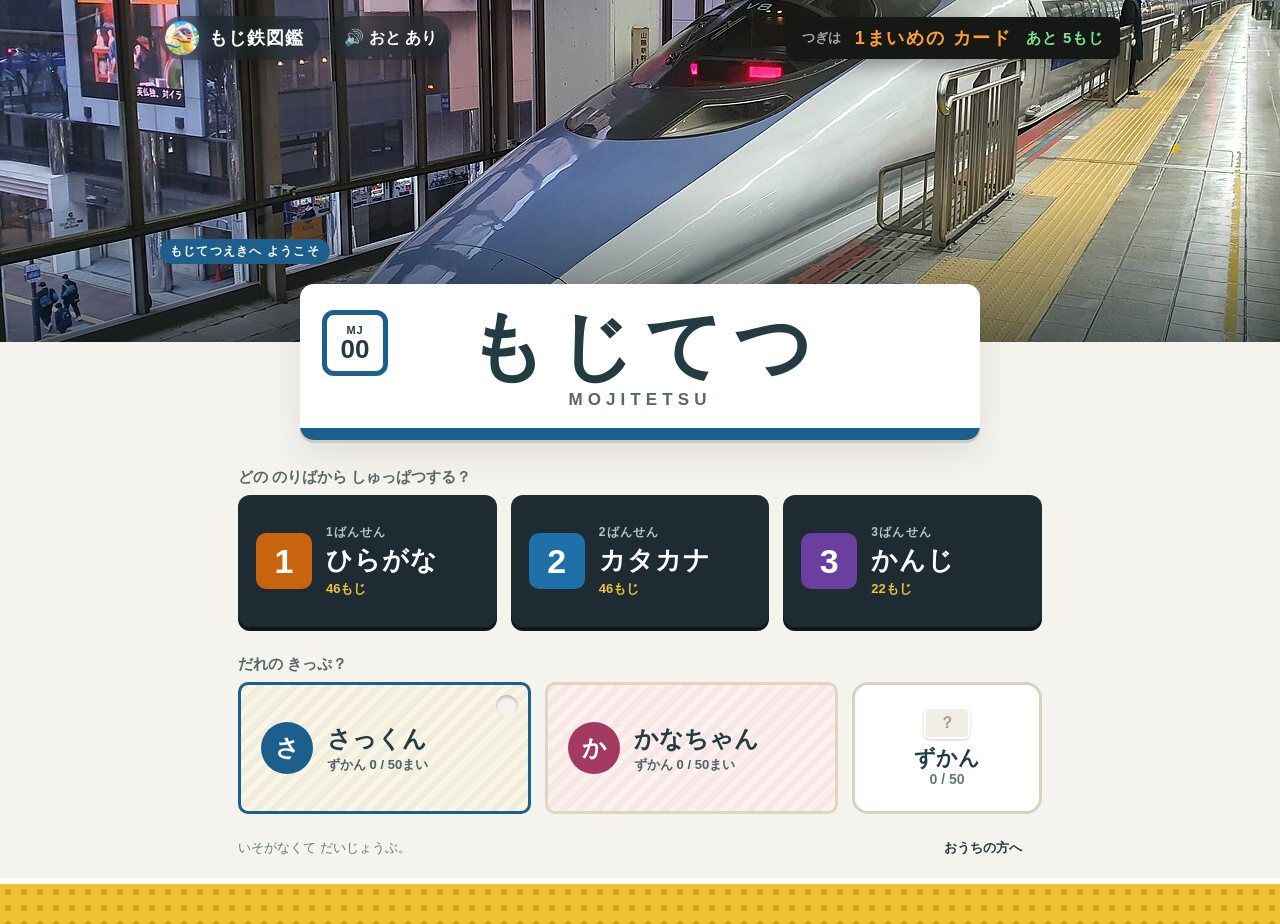
==== commit b571086d: "feat: 図鑑カードを50枚に拡張（かもめ・East i・E3系つばさ＋私鉄7枚） - 新幹線：N700S系8000番台かもめ、E926形East i、E3系2000番台つばさ（2025年12月の定" ====
--- a/index.html
+++ b/index.html
@@ -1,11 +1,11 @@
-<!doctype html><html lang="ja"><head><meta charset="utf-8"><meta name="viewport" content="width=device-width,initial-scale=1,viewport-fit=cover"><meta name="robots" content="noindex, nofollow, noarchive, noimageindex"><meta name="googlebot" content="noindex, nofollow, noarchive, noimageindex"><meta name="theme-color" content="#173f45"><meta name="apple-mobile-web-app-capable" content="yes"><meta name="apple-mobile-web-app-status-bar-style" content="default"><meta name="apple-mobile-web-app-title" content="もじ鉄図鑑"><meta name="app-version" content="20260927_1"><title>もじ鉄図鑑</title><link rel="manifest" href="app.webmanifest?v=20260927_1"><link rel="apple-touch-icon" href="assets/icon-180.png?v=20260927_1"><link rel="icon" href="assets/icon-192.png?v=20260927_1"><link rel="stylesheet" href="style.css?v=20260927_1"><script defer src="data/courses.js?v=20260927_1"></script><script defer src="data/characters/hiragana.js?v=20260927_1"></script><script defer src="data/characters/katakana.js?v=20260927_1"></script><script defer src="data/characters/kanji-grade1.js?v=20260927_1"></script><script defer src="data/cards.js?v=20260927_1"></script><script defer src="data/index.js?v=20260927_1"></script><script defer src="core.js?v=20260927_1"></script><script defer src="sound.js?v=20260927_1"></script><script defer src="app.js?v=20260927_1"></script></head><body>
+<!doctype html><html lang="ja"><head><meta charset="utf-8"><meta name="viewport" content="width=device-width,initial-scale=1,viewport-fit=cover"><meta name="robots" content="noindex, nofollow, noarchive, noimageindex"><meta name="googlebot" content="noindex, nofollow, noarchive, noimageindex"><meta name="theme-color" content="#173f45"><meta name="apple-mobile-web-app-capable" content="yes"><meta name="apple-mobile-web-app-status-bar-style" content="default"><meta name="apple-mobile-web-app-title" content="もじ鉄図鑑"><meta name="app-version" content="20260930_1"><title>もじ鉄図鑑</title><link rel="manifest" href="app.webmanifest?v=20260930_1"><link rel="apple-touch-icon" href="assets/icon-180.png?v=20260930_1"><link rel="icon" href="assets/icon-192.png?v=20260930_1"><link rel="stylesheet" href="style.css?v=20260930_1"><script defer src="data/courses.js?v=20260930_1"></script><script defer src="data/characters/hiragana.js?v=20260930_1"></script><script defer src="data/characters/katakana.js?v=20260930_1"></script><script defer src="data/characters/kanji-grade1.js?v=20260930_1"></script><script defer src="data/cards.js?v=20260930_1"></script><script defer src="data/index.js?v=20260930_1"></script><script defer src="core.js?v=20260930_1"></script><script defer src="sound.js?v=20260930_1"></script><script defer src="app.js?v=20260930_1"></script></head><body>
 <header class="topbar"><a class="brand" href="#home"><img class="brand-icon" src="assets/icon-192.png" alt=""><span>もじ鉄図鑑<small>MOJITETSU COLLECTION</small></span></a><div class="topbar-actions"><span id="current-profile" class="profile-chip" aria-label="あそんでいるユーザー"></span><button id="back" hidden>もどる</button></div></header>
 <div id="storage-warning" role="status" hidden></div>
-<main id="home"><section class="hero-photo"><img id="hero-photo" src="assets/500.jpg" alt=""><div class="hero-scrim" aria-hidden="true"></div><div class="hero-top"><div class="hero-left"><span class="hero-brand"><img src="assets/icon-192.png" alt="">もじ鉄図鑑</span><button type="button" id="sound-home" class="sound-toggle hero-sound" data-sound-toggle aria-pressed="true">🔊</button></div><div id="departure" class="departure-board" role="status"><span class="departure-label">つぎは</span><span id="departure-dest" class="departure-dest"></span><span id="departure-left" class="departure-left">あと 5もじ</span></div></div><div class="hero-caption"><span id="hero-tag" class="hero-tag"></span><span id="hero-name" class="hero-name"></span></div></section><section class="station-sign" aria-label="もじてつ えき"><div class="station-number" aria-hidden="true"><small>MJ</small><b id="station-number">00</b></div><p class="station-name">もじてつ</p><p class="station-roman">MOJITETSU</p><div class="station-band"></div></section><div id="resume-area" class="resume-area" hidden><button id="play" class="primary resume-button"><span>▶ つづきから</span><small id="resume-detail"></small></button><button id="restart">はじめから</button></div><div id="lines-area"><p class="home-label">どの のりばから しゅっぱつする？</p><div id="lines" class="lines" role="group" aria-label="コース"></div></div><p class="home-label" id="profile-title">だれの きっぷ？</p><div class="tickets"><div class="profile-buttons" role="group" aria-labelledby="profile-title"><button type="button" class="ticket" data-profile="sakkun" aria-pressed="false"><span class="ticket-badge">さ</span><span class="ticket-text"><span class="ticket-name">さっくん</span><span class="ticket-owned" data-owned-for="sakkun"></span></span><span class="ticket-punch" aria-hidden="true"></span></button><button type="button" class="ticket" data-profile="kanachan" aria-pressed="false"><span class="ticket-badge">か</span><span class="ticket-text"><span class="ticket-name">かなちゃん</span><span class="ticket-owned" data-owned-for="kanachan"></span></span><span class="ticket-punch" aria-hidden="true"></span></button></div><button id="collection" class="collection-button"><span id="collection-thumbs" class="collection-thumbs" aria-hidden="true"></span><span class="collection-text">ずかん <span id="owned">0 / 40</span></span></button></div><div class="home-bottom"><span>いそがなくて だいじょうぶ。</span><button id="parents" class="text-button">おうちの方へ</button></div><div class="tactile-strip" aria-hidden="true"></div></main>
+<main id="home"><section class="hero-photo"><img id="hero-photo" src="assets/500.jpg" alt=""><div class="hero-scrim" aria-hidden="true"></div><div class="hero-top"><div class="hero-left"><span class="hero-brand"><img src="assets/icon-192.png" alt="">もじ鉄図鑑</span><button type="button" id="sound-home" class="sound-toggle hero-sound" data-sound-toggle aria-pressed="true">🔊</button></div><div id="departure" class="departure-board" role="status"><span class="departure-label">つぎは</span><span id="departure-dest" class="departure-dest"></span><span id="departure-left" class="departure-left">あと 5もじ</span></div></div><div class="hero-caption"><span id="hero-tag" class="hero-tag"></span><span id="hero-name" class="hero-name"></span></div></section><section class="station-sign" aria-label="もじてつ えき"><div class="station-number" aria-hidden="true"><small>MJ</small><b id="station-number">00</b></div><p class="station-name">もじてつ</p><p class="station-roman">MOJITETSU</p><div class="station-band"></div></section><div id="resume-area" class="resume-area" hidden><button id="play" class="primary resume-button"><span>▶ つづきから</span><small id="resume-detail"></small></button><button id="restart">はじめから</button></div><div id="lines-area"><p class="home-label">どの のりばから しゅっぱつする？</p><div id="lines" class="lines" role="group" aria-label="コース"></div></div><p class="home-label" id="profile-title">だれの きっぷ？</p><div class="tickets"><div class="profile-buttons" role="group" aria-labelledby="profile-title"><button type="button" class="ticket" data-profile="sakkun" aria-pressed="false"><span class="ticket-badge">さ</span><span class="ticket-text"><span class="ticket-name">さっくん</span><span class="ticket-owned" data-owned-for="sakkun"></span></span><span class="ticket-punch" aria-hidden="true"></span></button><button type="button" class="ticket" data-profile="kanachan" aria-pressed="false"><span class="ticket-badge">か</span><span class="ticket-text"><span class="ticket-name">かなちゃん</span><span class="ticket-owned" data-owned-for="kanachan"></span></span><span class="ticket-punch" aria-hidden="true"></span></button></div><button id="collection" class="collection-button"><span id="collection-thumbs" class="collection-thumbs" aria-hidden="true"></span><span class="collection-text">ずかん <span id="owned">0 / 50</span></span></button></div><div class="home-bottom"><span>いそがなくて だいじょうぶ。</span><button id="parents" class="text-button">おうちの方へ</button></div><div class="tactile-strip" aria-hidden="true"></div></main>
 <main id="game" hidden><div class="play-top"><span id="game-profile" class="profile-chip"></span><span id="round-label">1 / 5</span><div id="stations"></div><button type="button" id="sound-game" class="sound-toggle" data-sound-toggle aria-pressed="true">🔊</button><button id="rest">おやすみ</button></div><div id="writing-modes" role="group" aria-label="かきかた" hidden><button id="mode-trace" aria-pressed="true">🚂 なぞり書き</button><button id="mode-recall" aria-pressed="false">🚩 おぼえて書く</button></div><section class="writing"><div class="writing-heading"><div class="char-title-group"><span id="char-label"></span><button type="button" id="speak" class="speak-btn" aria-label="おとをきく" hidden><span aria-hidden="true">🔊</span></button></div><span id="stroke-label"></span></div><svg id="board" viewBox="0 0 109 109" aria-label="文字を書くところ" role="img"><g id="recall-grid" hidden aria-hidden="true"><rect x="5" y="5" width="99" height="99" rx="1"/><path d="M54.5 5V104 M5 54.5H104"/></g><g id="written"></g><g id="strokes"></g><path id="trail" class="stroke ink"/><g id="hint-mark"></g><circle id="demo-dot" r="2.5" fill="#b47d22" hidden/></svg><span id="recall-countdown" aria-live="polite" hidden></span><div id="message" aria-live="polite">じぶんで かいてみよう</div></section><div class="play-tools"><button id="hint">ヒント</button><button id="demo">おてほん</button><button id="next" class="primary" hidden>つぎへ →</button></div></main>
 <main id="reward" class="narrow" hidden><span class="eyebrow" id="reward-kicker">NEW TRAIN CARD</span><h1 id="reward-title">カードを ゲット！</h1><article id="reward-card" class="reward-card"><span id="reward-stars" class="shiny-stars" hidden>★2</span><div id="reward-photo-frame" class="reward-photo-frame"><img id="reward-photo" alt=""><span class="reward-photo-loading" role="status">しゃしんを よみこみ中…</span></div><div><small id="reward-category"></small><h2 id="reward-name"></h2><span id="reward-number"></span></div></article><p id="reward-text">5もじ、さいごまで できたね。</p><div class="button-row"><button id="reward-collection">ずかんへ</button><button id="again" class="primary">もういちど</button><button id="finish">おしまい</button></div></main>
 <main id="album" hidden><div class="page-heading"><div><span class="eyebrow">MY RAILWAY COLLECTION</span><h1 id="album-title">じぶんの ずかん</h1></div><span id="album-count"></span></div><p id="shiny-count" class="shiny-progress"></p><div id="cards" class="card-grid"></div></main>
-<main id="parent" hidden><span class="eyebrow">FOR PARENTS</span><h1><span id="parent-profile"></span>の書き順の記録</h1><p class="muted">案内なしの選択と、補助後の練習を分けて見られます。紙での定着を判定するものではありません。</p><p id="record-range"></p><div id="records"></div><details class="panel"><summary>出題・補助の設定</summary><p>選んだコースの中で、次の5問から反映されます。進行中の出題は変わりません。</p><h3>重点的に確かめる文字</h3><div id="focus-options" class="options grouped-options"></div><h3>出題する文字を指定（未選択ならおまかせ）</h3><div id="pool-options" class="options grouped-options"></div><label><input id="guide" type="checkbox"> 最初から始点を案内する</label><p id="settings-result" role="status"></p></details><details class="panel"><summary>アプリを最新に更新</summary><p>記録とカードを残したまま、最新のアプリを読み直します。通信できる場所で行ってください。</p><button id="update-app">🔄 アプリを最新に更新</button><p class="muted">現在のバージョン：<span id="app-version"></span></p><p id="offline-status" class="muted" role="status"></p><p id="update-status" role="status"></p></details><details class="panel"><summary>記録のバックアップと復元</summary><p><strong id="backup-profile"></strong>の記録だけが対象です。このブラウザ内に保存します。サイトデータを消すと失われます。端末変更や再追加の前にバックアップしてください。</p><h3>テキストでバックアップ</h3><div class="button-row backup-actions"><button id="copy-backup">バックアップ文字列をコピー</button></div><label class="backup-label" for="backup-text">コピーした文字列の表示・復元用の貼り付け欄</label><textarea id="backup-text" rows="7" spellcheck="false" autocapitalize="off" autocomplete="off" placeholder="ここにバックアップ文字列を貼り付けます"></textarea><div class="button-row backup-actions"><button id="restore-text">貼り付けた内容を確認して復元</button></div><p id="backup-status" role="status"></p><hr><h3>ファイルでバックアップ</h3><div class="button-row"><button id="export">JSONファイルを書き出す</button><label class="file-label">JSONファイルを読み込む<input id="import" type="file" accept="application/json,.json"></label></div><p id="import-status" role="status"></p></details><details class="panel"><summary>図鑑のリセット</summary><p>集めた電車カードとキラ状態だけを0枚に戻します。書き順の記録・重点文字・出題設定は残ります。</p><button id="reset-album" class="danger">図鑑のカードをリセット</button><p id="reset-status" role="status"></p></details><details class="panel"><summary>この試作について</summary><p>対応文字は、ひらがな全46字、カタカナ46字と漢字22字（一〜十・山・川・木・目・月・上・下・日・口・円・力・大）。カードは40種類。記録はユーザーごとに直近100回分です。中断は筆順間違いに数えません。操作の誤判定はあり得るため、記録を手がかりに実際の様子を確かめてください。</p><p><a href="sources.html" target="_blank" rel="noopener">写真・文字・豆知識の出典</a></p></details></main>
+<main id="parent" hidden><span class="eyebrow">FOR PARENTS</span><h1><span id="parent-profile"></span>の書き順の記録</h1><p class="muted">案内なしの選択と、補助後の練習を分けて見られます。紙での定着を判定するものではありません。</p><p id="record-range"></p><div id="records"></div><details class="panel"><summary>出題・補助の設定</summary><p>選んだコースの中で、次の5問から反映されます。進行中の出題は変わりません。</p><h3>重点的に確かめる文字</h3><div id="focus-options" class="options grouped-options"></div><h3>出題する文字を指定（未選択ならおまかせ）</h3><div id="pool-options" class="options grouped-options"></div><label><input id="guide" type="checkbox"> 最初から始点を案内する</label><p id="settings-result" role="status"></p></details><details class="panel"><summary>アプリを最新に更新</summary><p>記録とカードを残したまま、最新のアプリを読み直します。通信できる場所で行ってください。</p><button id="update-app">🔄 アプリを最新に更新</button><p class="muted">現在のバージョン：<span id="app-version"></span></p><p id="offline-status" class="muted" role="status"></p><p id="update-status" role="status"></p></details><details class="panel"><summary>記録のバックアップと復元</summary><p><strong id="backup-profile"></strong>の記録だけが対象です。このブラウザ内に保存します。サイトデータを消すと失われます。端末変更や再追加の前にバックアップしてください。</p><h3>テキストでバックアップ</h3><div class="button-row backup-actions"><button id="copy-backup">バックアップ文字列をコピー</button></div><label class="backup-label" for="backup-text">コピーした文字列の表示・復元用の貼り付け欄</label><textarea id="backup-text" rows="7" spellcheck="false" autocapitalize="off" autocomplete="off" placeholder="ここにバックアップ文字列を貼り付けます"></textarea><div class="button-row backup-actions"><button id="restore-text">貼り付けた内容を確認して復元</button></div><p id="backup-status" role="status"></p><hr><h3>ファイルでバックアップ</h3><div class="button-row"><button id="export">JSONファイルを書き出す</button><label class="file-label">JSONファイルを読み込む<input id="import" type="file" accept="application/json,.json"></label></div><p id="import-status" role="status"></p></details><details class="panel"><summary>図鑑のリセット</summary><p>集めた電車カードとキラ状態だけを0枚に戻します。書き順の記録・重点文字・出題設定は残ります。</p><button id="reset-album" class="danger">図鑑のカードをリセット</button><p id="reset-status" role="status"></p></details><details class="panel"><summary>この試作について</summary><p>対応文字は、ひらがな全46字、カタカナ46字と漢字22字（一〜十・山・川・木・目・月・上・下・日・口・円・力・大）。カードは50種類。記録はユーザーごとに直近100回分です。中断は筆順間違いに数えません。操作の誤判定はあり得るため、記録を手がかりに実際の様子を確かめてください。</p><p><a href="sources.html" target="_blank" rel="noopener">写真・文字・豆知識の出典</a></p></details></main>
 <dialog id="detail"><span id="detail-stars" class="shiny-stars" hidden>★2</span><button class="close" id="close-detail">とじる</button><img id="detail-photo" alt=""><small id="detail-category"></small><h2 id="detail-name"></h2><p id="detail-fact"></p><details><summary>写真と豆知識の出典</summary><div id="detail-credit"></div></details></dialog>
 <dialog id="conflict"><h2>別の画面で記録が変わりました</h2><p>この画面は一時停止しました。最新の記録を開き直してください。</p><button id="reload" class="primary">最新の記録を開く</button></dialog>
 <dialog id="restore"><h2>この記録を読み込みますか？</h2><p id="restore-summary"></p><p id="restore-target"></p><p>現在の選択中ユーザーの記録を置き換えます。必要なら先に書き出してください。</p><div class="button-row"><button id="cancel-restore">やめる</button><button id="confirm-restore" class="primary">読み込む</button></div></dialog>
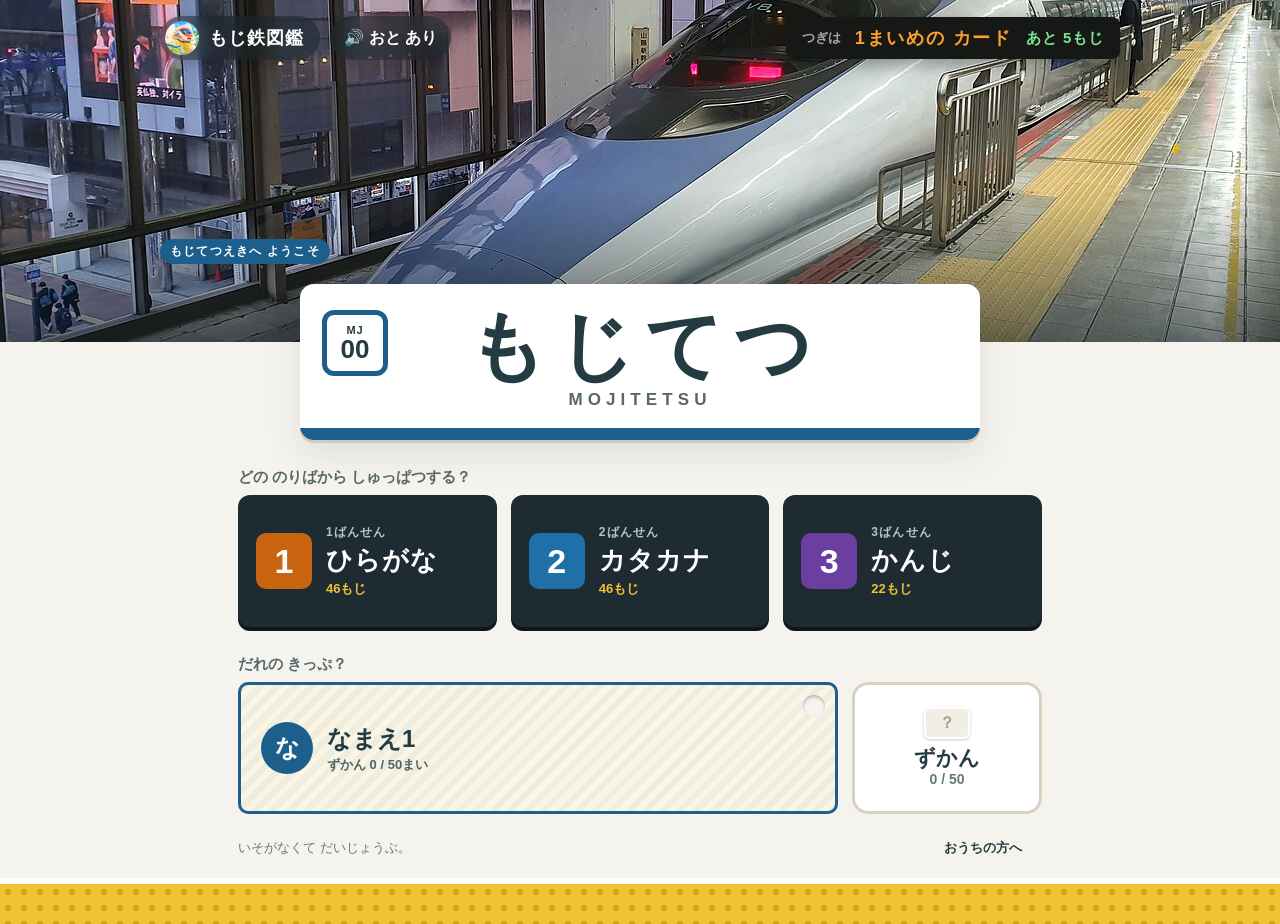
==== commit 8fc15b2a: "feat: 保存形式v3（1人目・2人目・ゲスト、名前はこの端末だけに保存） - 子どもの名前をコードから外し、「おうちの方へ → あそぶ人の名前」で入れる（8文字まで、端末ごと） - 記録は moj" ====
--- a/index.html
+++ b/index.html
@@ -1,11 +1,11 @@
-<!doctype html><html lang="ja"><head><meta charset="utf-8"><meta name="viewport" content="width=device-width,initial-scale=1,viewport-fit=cover"><meta name="robots" content="noindex, nofollow, noarchive, noimageindex"><meta name="googlebot" content="noindex, nofollow, noarchive, noimageindex"><meta name="theme-color" content="#173f45"><meta name="apple-mobile-web-app-capable" content="yes"><meta name="apple-mobile-web-app-status-bar-style" content="default"><meta name="apple-mobile-web-app-title" content="もじ鉄図鑑"><meta name="app-version" content="20260930_1"><title>もじ鉄図鑑</title><link rel="manifest" href="app.webmanifest?v=20260930_1"><link rel="apple-touch-icon" href="assets/icon-180.png?v=20260930_1"><link rel="icon" href="assets/icon-192.png?v=20260930_1"><link rel="stylesheet" href="style.css?v=20260930_1"><script defer src="data/courses.js?v=20260930_1"></script><script defer src="data/characters/hiragana.js?v=20260930_1"></script><script defer src="data/characters/katakana.js?v=20260930_1"></script><script defer src="data/characters/kanji-grade1.js?v=20260930_1"></script><script defer src="data/cards.js?v=20260930_1"></script><script defer src="data/index.js?v=20260930_1"></script><script defer src="core.js?v=20260930_1"></script><script defer src="sound.js?v=20260930_1"></script><script defer src="app.js?v=20260930_1"></script></head><body>
+<!doctype html><html lang="ja"><head><meta charset="utf-8"><meta name="viewport" content="width=device-width,initial-scale=1,viewport-fit=cover"><meta name="robots" content="noindex, nofollow, noarchive, noimageindex"><meta name="googlebot" content="noindex, nofollow, noarchive, noimageindex"><meta name="theme-color" content="#173f45"><meta name="apple-mobile-web-app-capable" content="yes"><meta name="apple-mobile-web-app-status-bar-style" content="default"><meta name="apple-mobile-web-app-title" content="もじ鉄図鑑"><meta name="app-version" content="20261028_1"><title>もじ鉄図鑑</title><link rel="manifest" href="app.webmanifest?v=20261028_1"><link rel="apple-touch-icon" href="assets/icon-180.png?v=20261028_1"><link rel="icon" href="assets/icon-192.png?v=20261028_1"><link rel="stylesheet" href="style.css?v=20261028_1"><script defer src="data/courses.js?v=20261028_1"></script><script defer src="data/characters/hiragana.js?v=20261028_1"></script><script defer src="data/characters/katakana.js?v=20261028_1"></script><script defer src="data/characters/kanji-grade1.js?v=20261028_1"></script><script defer src="data/cards.js?v=20261028_1"></script><script defer src="data/index.js?v=20261028_1"></script><script defer src="core.js?v=20261028_1"></script><script defer src="sound.js?v=20261028_1"></script><script defer src="app.js?v=20261028_1"></script></head><body>
 <header class="topbar"><a class="brand" href="#home"><img class="brand-icon" src="assets/icon-192.png" alt=""><span>もじ鉄図鑑<small>MOJITETSU COLLECTION</small></span></a><div class="topbar-actions"><span id="current-profile" class="profile-chip" aria-label="あそんでいるユーザー"></span><button id="back" hidden>もどる</button></div></header>
 <div id="storage-warning" role="status" hidden></div>
-<main id="home"><section class="hero-photo"><img id="hero-photo" src="assets/500.jpg" alt=""><div class="hero-scrim" aria-hidden="true"></div><div class="hero-top"><div class="hero-left"><span class="hero-brand"><img src="assets/icon-192.png" alt="">もじ鉄図鑑</span><button type="button" id="sound-home" class="sound-toggle hero-sound" data-sound-toggle aria-pressed="true">🔊</button></div><div id="departure" class="departure-board" role="status"><span class="departure-label">つぎは</span><span id="departure-dest" class="departure-dest"></span><span id="departure-left" class="departure-left">あと 5もじ</span></div></div><div class="hero-caption"><span id="hero-tag" class="hero-tag"></span><span id="hero-name" class="hero-name"></span></div></section><section class="station-sign" aria-label="もじてつ えき"><div class="station-number" aria-hidden="true"><small>MJ</small><b id="station-number">00</b></div><p class="station-name">もじてつ</p><p class="station-roman">MOJITETSU</p><div class="station-band"></div></section><div id="resume-area" class="resume-area" hidden><button id="play" class="primary resume-button"><span>▶ つづきから</span><small id="resume-detail"></small></button><button id="restart">はじめから</button></div><div id="lines-area"><p class="home-label">どの のりばから しゅっぱつする？</p><div id="lines" class="lines" role="group" aria-label="コース"></div></div><p class="home-label" id="profile-title">だれの きっぷ？</p><div class="tickets"><div class="profile-buttons" role="group" aria-labelledby="profile-title"><button type="button" class="ticket" data-profile="sakkun" aria-pressed="false"><span class="ticket-badge">さ</span><span class="ticket-text"><span class="ticket-name">さっくん</span><span class="ticket-owned" data-owned-for="sakkun"></span></span><span class="ticket-punch" aria-hidden="true"></span></button><button type="button" class="ticket" data-profile="kanachan" aria-pressed="false"><span class="ticket-badge">か</span><span class="ticket-text"><span class="ticket-name">かなちゃん</span><span class="ticket-owned" data-owned-for="kanachan"></span></span><span class="ticket-punch" aria-hidden="true"></span></button></div><button id="collection" class="collection-button"><span id="collection-thumbs" class="collection-thumbs" aria-hidden="true"></span><span class="collection-text">ずかん <span id="owned">0 / 50</span></span></button></div><div class="home-bottom"><span>いそがなくて だいじょうぶ。</span><button id="parents" class="text-button">おうちの方へ</button></div><div class="tactile-strip" aria-hidden="true"></div></main>
+<main id="home"><section class="hero-photo"><img id="hero-photo" src="assets/500.jpg" alt=""><div class="hero-scrim" aria-hidden="true"></div><div class="hero-top"><div class="hero-left"><span class="hero-brand"><img src="assets/icon-192.png" alt="">もじ鉄図鑑</span><button type="button" id="sound-home" class="sound-toggle hero-sound" data-sound-toggle aria-pressed="true">🔊</button></div><div id="departure" class="departure-board" role="status"><span class="departure-label">つぎは</span><span id="departure-dest" class="departure-dest"></span><span id="departure-left" class="departure-left">あと 5もじ</span></div></div><div class="hero-caption"><span id="hero-tag" class="hero-tag"></span><span id="hero-name" class="hero-name"></span></div></section><section class="station-sign" aria-label="もじてつ えき"><div class="station-number" aria-hidden="true"><small>MJ</small><b id="station-number">00</b></div><p class="station-name">もじてつ</p><p class="station-roman">MOJITETSU</p><div class="station-band"></div></section><div id="resume-area" class="resume-area" hidden><button id="play" class="primary resume-button"><span>▶ つづきから</span><small id="resume-detail"></small></button><button id="restart">はじめから</button></div><div id="lines-area"><p class="home-label">どの のりばから しゅっぱつする？</p><div id="lines" class="lines" role="group" aria-label="コース"></div></div><p class="home-label" id="profile-title">だれの きっぷ？</p><div class="tickets"><div id="profile-buttons" class="profile-buttons" role="group" aria-labelledby="profile-title"></div><button id="collection" class="collection-button"><span id="collection-thumbs" class="collection-thumbs" aria-hidden="true"></span><span class="collection-text">ずかん <span id="owned">0 / 50</span></span></button></div><div class="home-bottom"><span>いそがなくて だいじょうぶ。</span><button id="parents" class="text-button">おうちの方へ</button></div><div class="tactile-strip" aria-hidden="true"></div></main>
 <main id="game" hidden><div class="play-top"><span id="game-profile" class="profile-chip"></span><span id="round-label">1 / 5</span><div id="stations"></div><button type="button" id="sound-game" class="sound-toggle" data-sound-toggle aria-pressed="true">🔊</button><button id="rest">おやすみ</button></div><div id="writing-modes" role="group" aria-label="かきかた" hidden><button id="mode-trace" aria-pressed="true">🚂 なぞり書き</button><button id="mode-recall" aria-pressed="false">🚩 おぼえて書く</button></div><section class="writing"><div class="writing-heading"><div class="char-title-group"><span id="char-label"></span><button type="button" id="speak" class="speak-btn" aria-label="おとをきく" hidden><span aria-hidden="true">🔊</span></button></div><span id="stroke-label"></span></div><svg id="board" viewBox="0 0 109 109" aria-label="文字を書くところ" role="img"><g id="recall-grid" hidden aria-hidden="true"><rect x="5" y="5" width="99" height="99" rx="1"/><path d="M54.5 5V104 M5 54.5H104"/></g><g id="written"></g><g id="strokes"></g><path id="trail" class="stroke ink"/><g id="hint-mark"></g><circle id="demo-dot" r="2.5" fill="#b47d22" hidden/></svg><span id="recall-countdown" aria-live="polite" hidden></span><div id="message" aria-live="polite">じぶんで かいてみよう</div></section><div class="play-tools"><button id="hint">ヒント</button><button id="demo">おてほん</button><button id="next" class="primary" hidden>つぎへ →</button></div></main>
 <main id="reward" class="narrow" hidden><span class="eyebrow" id="reward-kicker">NEW TRAIN CARD</span><h1 id="reward-title">カードを ゲット！</h1><article id="reward-card" class="reward-card"><span id="reward-stars" class="shiny-stars" hidden>★2</span><div id="reward-photo-frame" class="reward-photo-frame"><img id="reward-photo" alt=""><span class="reward-photo-loading" role="status">しゃしんを よみこみ中…</span></div><div><small id="reward-category"></small><h2 id="reward-name"></h2><span id="reward-number"></span></div></article><p id="reward-text">5もじ、さいごまで できたね。</p><div class="button-row"><button id="reward-collection">ずかんへ</button><button id="again" class="primary">もういちど</button><button id="finish">おしまい</button></div></main>
 <main id="album" hidden><div class="page-heading"><div><span class="eyebrow">MY RAILWAY COLLECTION</span><h1 id="album-title">じぶんの ずかん</h1></div><span id="album-count"></span></div><p id="shiny-count" class="shiny-progress"></p><div id="cards" class="card-grid"></div></main>
-<main id="parent" hidden><span class="eyebrow">FOR PARENTS</span><h1><span id="parent-profile"></span>の書き順の記録</h1><p class="muted">案内なしの選択と、補助後の練習を分けて見られます。紙での定着を判定するものではありません。</p><p id="record-range"></p><div id="records"></div><details class="panel"><summary>出題・補助の設定</summary><p>選んだコースの中で、次の5問から反映されます。進行中の出題は変わりません。</p><h3>重点的に確かめる文字</h3><div id="focus-options" class="options grouped-options"></div><h3>出題する文字を指定（未選択ならおまかせ）</h3><div id="pool-options" class="options grouped-options"></div><label><input id="guide" type="checkbox"> 最初から始点を案内する</label><p id="settings-result" role="status"></p></details><details class="panel"><summary>アプリを最新に更新</summary><p>記録とカードを残したまま、最新のアプリを読み直します。通信できる場所で行ってください。</p><button id="update-app">🔄 アプリを最新に更新</button><p class="muted">現在のバージョン：<span id="app-version"></span></p><p id="offline-status" class="muted" role="status"></p><p id="update-status" role="status"></p></details><details class="panel"><summary>記録のバックアップと復元</summary><p><strong id="backup-profile"></strong>の記録だけが対象です。このブラウザ内に保存します。サイトデータを消すと失われます。端末変更や再追加の前にバックアップしてください。</p><h3>テキストでバックアップ</h3><div class="button-row backup-actions"><button id="copy-backup">バックアップ文字列をコピー</button></div><label class="backup-label" for="backup-text">コピーした文字列の表示・復元用の貼り付け欄</label><textarea id="backup-text" rows="7" spellcheck="false" autocapitalize="off" autocomplete="off" placeholder="ここにバックアップ文字列を貼り付けます"></textarea><div class="button-row backup-actions"><button id="restore-text">貼り付けた内容を確認して復元</button></div><p id="backup-status" role="status"></p><hr><h3>ファイルでバックアップ</h3><div class="button-row"><button id="export">JSONファイルを書き出す</button><label class="file-label">JSONファイルを読み込む<input id="import" type="file" accept="application/json,.json"></label></div><p id="import-status" role="status"></p></details><details class="panel"><summary>図鑑のリセット</summary><p>集めた電車カードとキラ状態だけを0枚に戻します。書き順の記録・重点文字・出題設定は残ります。</p><button id="reset-album" class="danger">図鑑のカードをリセット</button><p id="reset-status" role="status"></p></details><details class="panel"><summary>この試作について</summary><p>対応文字は、ひらがな全46字、カタカナ46字と漢字22字（一〜十・山・川・木・目・月・上・下・日・口・円・力・大）。カードは50種類。記録はユーザーごとに直近100回分です。中断は筆順間違いに数えません。操作の誤判定はあり得るため、記録を手がかりに実際の様子を確かめてください。</p><p><a href="sources.html" target="_blank" rel="noopener">写真・文字・豆知識の出典</a></p></details></main>
+<main id="parent" hidden><span class="eyebrow">FOR PARENTS</span><h1><span id="parent-profile"></span>の書き順の記録</h1><p class="muted">案内なしの選択と、補助後の練習を分けて見られます。紙での定着を判定するものではありません。</p><p id="record-range"></p><div id="records"></div><details class="panel"><summary>あそぶ人の名前</summary><p>ホームの「だれの きっぷ？」に出る名前です。この端末だけに保存します（ほかの端末では、それぞれ入れてください。バックアップのファイルには名前も入ります）。空にすると「なまえ1」のように表示します（8文字まで）。</p><label class="name-row">1人目<input id="name-p1" type="text" maxlength="8" autocomplete="off" spellcheck="false"></label><label class="name-row">2人目<input id="name-p2" type="text" maxlength="8" autocomplete="off" spellcheck="false"></label><div class="button-row"><button id="save-names">名前を保存</button></div><p id="names-status" role="status"></p><h3>ゲスト</h3><p>ためしに遊ぶときや、ともだちが遊ぶときの記録です。ホームのきっぷで、いつでも元の人に戻せます。</p><button id="play-guest">ゲストで あそぶ</button></details><details class="panel"><summary>出題・補助の設定</summary><p>選んだコースの中で、次の5問から反映されます。進行中の出題は変わりません。</p><h3>重点的に確かめる文字</h3><div id="focus-options" class="options grouped-options"></div><h3>出題する文字を指定（未選択ならおまかせ）</h3><div id="pool-options" class="options grouped-options"></div><label><input id="guide" type="checkbox"> 最初から始点を案内する</label><p id="settings-result" role="status"></p></details><details class="panel"><summary>アプリを最新に更新</summary><p>記録とカードを残したまま、最新のアプリを読み直します。通信できる場所で行ってください。</p><button id="update-app">🔄 アプリを最新に更新</button><p class="muted">現在のバージョン：<span id="app-version"></span></p><p id="offline-status" class="muted" role="status"></p><p id="update-status" role="status"></p></details><details class="panel"><summary>記録のバックアップと復元</summary><p><strong id="backup-profile"></strong>の記録だけが対象です。このブラウザ内に保存します。サイトデータを消すと失われます。端末変更や再追加の前にバックアップしてください。</p><h3>テキストでバックアップ</h3><div class="button-row backup-actions"><button id="copy-backup">バックアップ文字列をコピー</button></div><label class="backup-label" for="backup-text">コピーした文字列の表示・復元用の貼り付け欄</label><textarea id="backup-text" rows="7" spellcheck="false" autocapitalize="off" autocomplete="off" placeholder="ここにバックアップ文字列を貼り付けます"></textarea><div class="button-row backup-actions"><button id="restore-text">貼り付けた内容を確認して復元</button></div><p id="backup-status" role="status"></p><hr><h3>ファイルでバックアップ</h3><div class="button-row"><button id="export">JSONファイルを書き出す</button><label class="file-label">JSONファイルを読み込む<input id="import" type="file" accept="application/json,.json"></label></div><p id="import-status" role="status"></p></details><details class="panel"><summary>図鑑のリセット</summary><p>集めた電車カードとキラ状態だけを0枚に戻します。書き順の記録・重点文字・出題設定は残ります。</p><button id="reset-album" class="danger">図鑑のカードをリセット</button><p id="reset-status" role="status"></p></details><details class="panel"><summary>この試作について</summary><p>対応文字は、ひらがな全46字、カタカナ46字と漢字22字（一〜十・山・川・木・目・月・上・下・日・口・円・力・大）。カードは50種類。記録はユーザーごとに直近100回分です。中断は筆順間違いに数えません。操作の誤判定はあり得るため、記録を手がかりに実際の様子を確かめてください。</p><p><a href="sources.html" target="_blank" rel="noopener">写真・文字・豆知識の出典</a></p></details></main>
 <dialog id="detail"><span id="detail-stars" class="shiny-stars" hidden>★2</span><button class="close" id="close-detail">とじる</button><img id="detail-photo" alt=""><small id="detail-category"></small><h2 id="detail-name"></h2><p id="detail-fact"></p><details><summary>写真と豆知識の出典</summary><div id="detail-credit"></div></details></dialog>
 <dialog id="conflict"><h2>別の画面で記録が変わりました</h2><p>この画面は一時停止しました。最新の記録を開き直してください。</p><button id="reload" class="primary">最新の記録を開く</button></dialog>
 <dialog id="restore"><h2>この記録を読み込みますか？</h2><p id="restore-summary"></p><p id="restore-target"></p><p>現在の選択中ユーザーの記録を置き換えます。必要なら先に書き出してください。</p><div class="button-row"><button id="cancel-restore">やめる</button><button id="confirm-restore" class="primary">読み込む</button></div></dialog>
--- a/style.css
+++ b/style.css
@@ -11,7 +11,7 @@
 .grouped-options{display:grid;grid-template-columns:1fr 2fr;align-items:start}.option-group{display:flex;flex-wrap:wrap;gap:8px}.option-group strong{flex-basis:100%;font-size:13px;color:var(--muted)}.record-group{font-size:20px}.record-course-meta{margin-left:14px;font-size:13px;color:var(--muted);font-weight:400}.record-course[open]>summary{margin-bottom:6px}.record-course .record{margin:10px 0}
 @media(max-width:700px){.grouped-options{grid-template-columns:1fr}.option-group+ .option-group{margin-top:8px}}
 .char-reading{margin-left:12px;font-size:17px;color:var(--gold);font-weight:800}
-.topbar-actions{display:flex;align-items:center;gap:10px}.profile-chip{display:inline-flex;align-items:center;white-space:nowrap;border-radius:999px;padding:8px 12px;font-weight:800;font-size:14px;background:#e6f3ff;color:#185887;border:2px solid #9dc9ed}body[data-profile="kanachan"] .profile-chip{background:#fff0f6;color:#9a3662;border-color:#f2acc9}
+.topbar-actions{display:flex;align-items:center;gap:10px}.profile-chip{display:inline-flex;align-items:center;white-space:nowrap;border-radius:999px;padding:8px 12px;font-weight:800;font-size:14px;background:#e6f3ff;color:#185887;border:2px solid #9dc9ed}body[data-profile="p2"] .profile-chip{background:#fff0f6;color:#9a3662;border-color:#f2acc9}body[data-profile="guest"] .profile-chip{background:#effaf2;color:#2c6b44;border-color:#a9d8b8}
 @media(max-width:700px){.profile-chip{font-size:12px;padding:7px 9px}}
 /* Shiny cards are a second collection tier; the original photos stay intact. */
 .shiny-progress{margin:-8px 0 20px;color:#755013;font-weight:800}
@@ -48,7 +48,8 @@
 
 /* Home: station platform. Profile colours follow the existing profile chips. */
 body{--accent:#1d5f8c}
-body[data-profile="kanachan"]{--accent:#a23a62}
+body[data-profile="p2"]{--accent:#a23a62}
+body[data-profile="guest"]{--accent:#2f7d4f}
 #home{max-width:860px;display:flex;flex-direction:column;min-height:100dvh;padding-bottom:0}
 body.home-screen .topbar{display:none}
 .hero-photo{position:relative;flex:none;height:clamp(220px,min(38vh,62vw),420px);margin:0 calc(50% - 50vw);overflow:hidden;background:#1f3336}
@@ -88,13 +89,18 @@
 .resume-button small{font-size:15px;opacity:.9}
 .resume-area #restart{font-size:20px}
 .tickets{display:grid;grid-template-columns:1fr 190px;gap:14px}
-.profile-buttons{display:grid;grid-template-columns:1fr 1fr;gap:14px}
+.profile-buttons{display:grid;grid-template-columns:repeat(2,minmax(0,1fr));gap:14px}.profile-buttons[data-count="1"]{grid-template-columns:minmax(0,1fr)}
 .ticket{position:relative;display:flex;align-items:center;gap:14px;min-height:92px;padding:0 20px;border:3px solid #ddd6c2;border-radius:10px;text-align:left;background-color:#fbf6e4;background-image:repeating-linear-gradient(135deg,#1d5f8c0f 0 6px,transparent 6px 12px)}
-.ticket[data-profile="kanachan"]{background-color:#fcf1ee;background-image:repeating-linear-gradient(135deg,#a23a620f 0 6px,transparent 6px 12px)}
-.ticket[data-profile="sakkun"].selected{border-color:#1d5f8c}
-.ticket[data-profile="kanachan"].selected{border-color:#a23a62}
+.ticket[data-profile="p2"]{background-color:#fcf1ee;background-image:repeating-linear-gradient(135deg,#a23a620f 0 6px,transparent 6px 12px)}
+.ticket[data-profile="guest"]{background-color:#eef7ef;background-image:repeating-linear-gradient(135deg,#2f7d4f0f 0 6px,transparent 6px 12px)}
+.ticket[data-profile="p1"].selected{border-color:#1d5f8c}
+.ticket[data-profile="p2"].selected{border-color:#a23a62}
+.ticket[data-profile="guest"].selected{border-color:#2f7d4f}
 .ticket-badge{flex:none;display:grid;place-items:center;width:52px;height:52px;border-radius:50%;background:#1d5f8c;color:#fff;font-size:24px;font-weight:900}
-.ticket[data-profile="kanachan"] .ticket-badge{background:#a23a62}
+.ticket[data-profile="p2"] .ticket-badge{background:#a23a62}
+.ticket[data-profile="guest"] .ticket-badge{background:#2f7d4f}
+.ticket-name{overflow:hidden;text-overflow:ellipsis}
+.name-row{display:flex;align-items:center;gap:12px;margin:8px 0;font-weight:700}.name-row input{flex:1;min-width:0;max-width:16em;font:inherit;font-size:18px;padding:8px 10px;border:2px solid #cfc8b4;border-radius:8px}
 .ticket-text{display:flex;flex-direction:column;gap:1px;min-width:0}
 .ticket-name{font-size:24px;font-weight:900;white-space:nowrap}
 .ticket-owned{font-size:13px;color:#4f6264}
